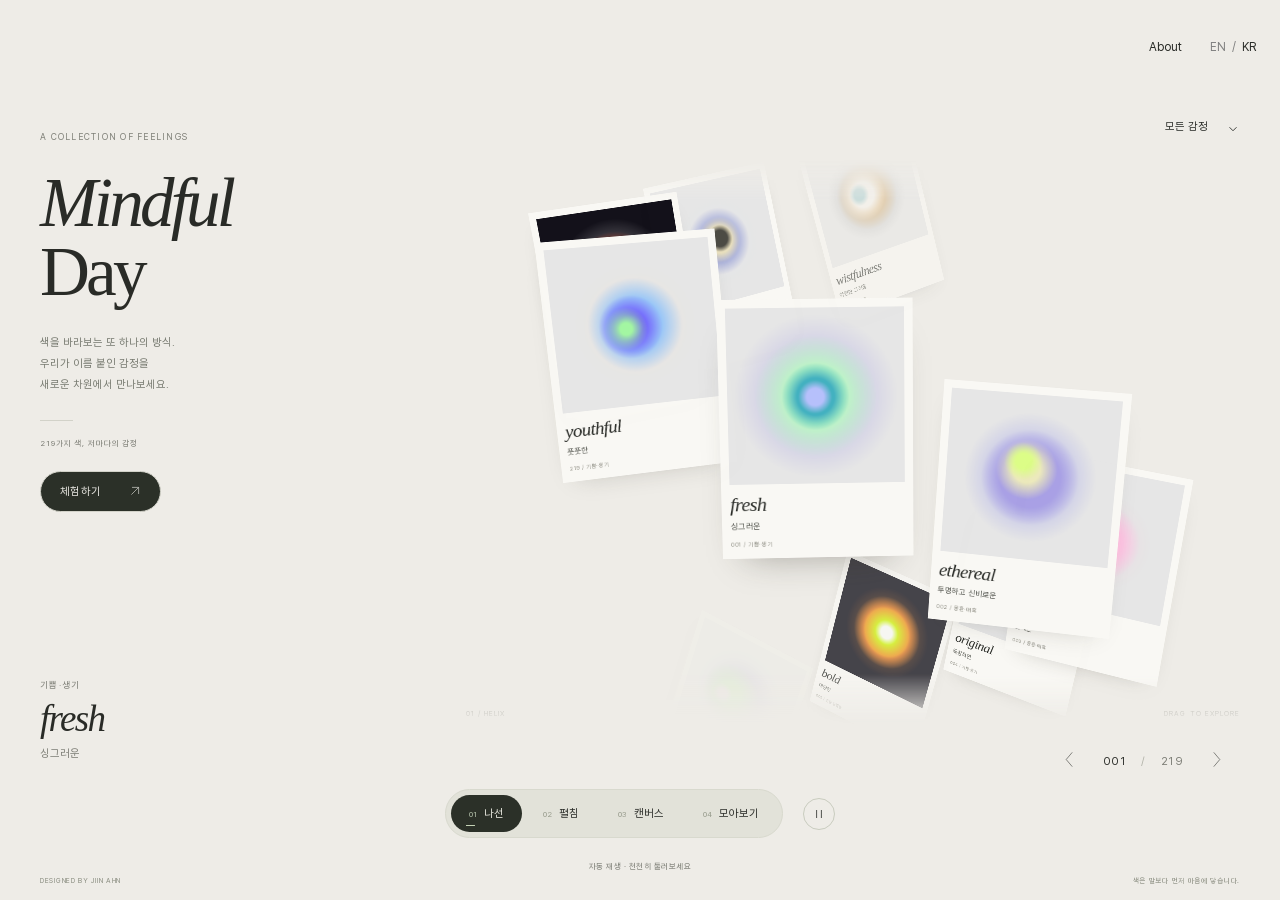
==== index.html @ 6a671c0a "Compose the mobile home around a centered left title and oversized artwork on the right" ====
<!doctype html>
<html lang="ko"><head><script src="landing-route.js?v=69f13bbd5e1d"></script><meta charset="utf-8"><meta name="viewport" content="width=device-width,initial-scale=1,viewport-fit=cover"><meta name="theme-color" content="#eeece7"><meta name="description" content="Mindful Day — 219 colors, 219 feelings. An interactive spatial study by Jiin Ahn."><title>Mindful Day</title><meta property="og:title" content="Mindful Day"><link rel="icon" href="assets/favicon.svg" type="image/svg+xml"><link rel="stylesheet" href="style.css?v=f5bdbb2db8fe"><script src="portfolio-embed.js?v=mobile-overlay-scroll-20261030"></script></head>
<body>
<header class="masthead"><button class="text-button about-trigger" id="aboutBtn">About</button><button class="landing-language" id="languageBtn" aria-label="Switch to English"><span data-language="en">EN</span><span aria-hidden="true">/</span><span data-language="ko" class="active">KR</span></button></header>
<main>
<section class="immersive" id="immersive" aria-hidden="true"><div class="immersive-art"><img id="immersiveA" alt=""><img id="immersiveB" alt=""></div><div class="immersive-copy"><h2 id="immersiveName"></h2><p id="immersiveKo"></p></div></section>
<section class="intro"><p class="eyebrow" id="heroEyebrow">A COLLECTION OF FEELINGS</p><h1 id="heroTitle" lang="en"><em>Mindful</em> <br class="project-title-break">Day</h1><p class="intro-copy" id="introCopy">색을 바라보는 또 하나의 방식.<br>우리가 이름 붙인 감정을<br>새로운 차원에서 만나보세요.</p><div class="intro-rule"></div><span class="collection-count" id="collectionCount">219가지 색, 저마다의 감정</span>
<a class="experience-link" id="experienceLink" href="https://imagetellerworks.github.io/mindful-day/experience/">체험하기 <svg viewBox="0 0 20 20" aria-hidden="true"><path d="M4 16 16 4M5 4h11v11"/></svg></a></section>

<div class="collection-tools"><label class="filter"><span class="sr-only">분위기 필터</span><select id="filter" aria-label="분위기 필터"><option value="all">모든 감정</option><option value="joy">기쁨·생기</option><option value="calm">평온·안정</option><option value="dream">몽환·매혹</option><option value="reflection">사색·슬픔</option><option value="intensity">긴장·강렬함</option></select><svg viewBox="0 0 16 16" aria-hidden="true"><path d="m4 6 4 4 4-4"/></svg></label></div>
<section id="stage" class="stage" aria-label="컬러 공간 갤러리. 드래그하거나 좌우 방향키로 탐색하세요." tabindex="0"><div class="space" id="space"></div><p id="empty" hidden>아직 이 이름의 감정은 없어요.<br><span>다른 단어로 찾아보세요.</span></p><div class="stage-coordinate" aria-hidden="true"><span id="viewCoordinate">01 / HELIX</span><span>DRAG TO EXPLORE</span></div></section>
<div class="selection"><p class="eyebrow" id="selectedCategory">기쁨·생기</p><h2 id="selectedName">fresh</h2><p class="selected-ko" id="selectedKo">싱그러운</p></div>
<div class="navigation"><button class="nav-arrow" id="prev" aria-label="이전 컬러"><svg viewBox="0 0 20 32"><path d="m15 3-11 13 11 13"/></svg></button><p><span id="current">001</span><span class="slash">/</span><span id="total">219</span></p><button class="nav-arrow" id="next" aria-label="다음 컬러"><svg viewBox="0 0 20 32"><path d="m5 3 11 13-11 13"/></svg></button></div>
<div class="bottom-controls"><nav class="view-switch" aria-label="공간 뷰"><button data-view="helix" aria-pressed="true"><span>01</span>나선</button><button data-view="ribbon" aria-pressed="false"><span>02</span>펼침</button><button data-view="canvas" aria-pressed="false"><span>03</span>캔버스</button><button data-view="wall" aria-pressed="false"><span>04</span>모아보기</button></nav><button class="play-button" id="play" aria-label="자동 시퀀스 일시 정지" aria-pressed="true"><svg viewBox="0 0 20 20" aria-hidden="true"><path d="M7 5v10M13 5v10"/></svg></button></div>
<p class="mobile-view-count" aria-hidden="true"><span id="mobileViewCurrent">01</span><span class="mobile-view-line"></span><span>04</span></p>
<p class="interaction-note" id="interactionNote">자동 전환 · 천천히 둘러보세요</p>
</main>
<footer><span>DESIGNED BY JIIN AHN</span><span class="footer-right" id="footerQuote">색은 말보다 먼저 마음에 닿습니다.</span></footer>
<dialog id="aboutDialog" aria-labelledby="aboutTitle"><button class="dialog-close" id="closeAbout" aria-label="소개 닫기">×</button><h2 class="about-compact-title" id="aboutTitle">About Mindful Day</h2><div class="about-language" role="group" aria-label="소개 언어"><button data-about-choice="en" aria-pressed="false">EN</button><span>/</span><button data-about-choice="ko" aria-pressed="true">KR</button></div><section data-about-lang="ko" lang="ko">
      <p>Mindful Day는 색과 소리를 통해 지금 느끼는 감정을 탐색하고 표현하는 오디오비주얼 인터랙티브 웹앱입니다.</p>
      <p>미술과 영상을 전공한 안지인은 오랫동안 사랑해 온 추상미술가와 음악가들에게 보내는 작은 오마주로 이 작업을 시작했습니다. 힐마 아프 클린트의 추상화, 제임스 터렐의 빛, 브라이언 이노의 제너러티브 음악에서 받은 영감을 자신만의 방식으로 시각화해 보고 싶었습니다.</p>
      <p>화가가 캔버스 위에서 색을 찾아가고 음악가가 소리를 쌓아가듯, 누구나 이 작은 화면 안에서 자신만의 색과 분위기를 만들어 볼 수 있기를 바랍니다. 그 과정에서 창작자들이 느끼는 순수한 즐거움과 호기심, 그리고 자신을 탐색하는 시간을 잠시나마 경험할 수 있다면 좋겠습니다.</p>
      <p>감정을 표현할 꼭 맞는 단어를 찾기 어려울 때, 화면을 천천히 터치해 보세요. 움직이는 빛과 색, 소리 사이에서 나를 표현할 감각과 언어를 발견할지도 모릅니다. 손끝의 아주 작은 움직임이 잠깐의 명상 같은 시간이 되기를 바랍니다.</p>
    </section>
<section data-about-lang="en" lang="en" hidden>
      <p>Mindful Day is an interactive audiovisual web app that invites you to explore and express how you feel through color and sound.</p>
      <p>With a background in fine art and filmmaking, artist Jiin Ahn began this project as a small tribute to the artists and musicians whose work she has loved for years. Inspired by Hilma af Klint’s abstract paintings, James Turrell’s explorations of light, and Brian Eno’s generative music, she wanted to bring these influences together in her own visual language.</p>
      <p>Just as painters explore colors on a canvas and musicians build layers of sound, she hopes this little screen can become a space where anyone can discover their own colors and moods. Along the way, she hopes you might experience a little of the simple joy, curiosity, and self-discovery that come with the creative process.</p>
      <p>When you can't quite find the right words for how you're feeling, try gently touching the screen. Somewhere among the shifting light, colors, and sounds, you might discover a new way to express yourself.</p>
      <p>May these small movements of your fingertips become a quiet moment of meditation.</p>
    </section><p class="about-credit">Designed by Jiin Ahn (<a href="https://jiinahn.com" target="_blank" rel="noopener noreferrer">jiinahn.com</a>, <a href="mailto:jiin.imageteller@gmail.com">jiin.imageteller@gmail.com</a>)<br>Created with Claude Code &amp; Chat GPT</p></dialog>
<div class="sr-only" id="announcement" aria-live="polite"></div><script src="spatial-model.js?v=00a2748e1db3" defer></script><script src="app.js?v=7a8c8d2aa16a" defer></script>
</body></html>
---- style.css ----
@font-face{font-family:Pretendard;src:url('assets/Pretendard-Regular.woff2') format('woff2');font-weight:100 900;font-display:swap}*{box-sizing:border-box} :root{--paper:#eeece7;--ink:#292b27;--muted:#7c7d75;--line:#d2d2c9}body{margin:0;background:var(--paper);color:var(--ink);font-family:Pretendard,Arial,sans-serif;font-size:13px;overflow-x:hidden;overflow-y:auto;position:relative}button,a,input,select{-webkit-tap-highlight-color:transparent}button{font:inherit;color:inherit;cursor:pointer}button:focus-visible,a:focus-visible,select:focus-visible,input:focus-visible,.stage:focus-visible{outline:2px solid #677e66;outline-offset:5px}button:disabled{opacity:.35;cursor:default}a{color:inherit;text-decoration:none}.masthead{position:absolute;top:0;left:0;width:100%;padding:30px 40px;display:flex;align-items:flex-start;z-index:10;pointer-events:none}.masthead>*{pointer-events:auto}.brand{font-size:17px;letter-spacing:.045em;font-weight:600;line-height:1.05;position:relative}.brand-dot{position:absolute;background:#9da98d;width:8px;height:8px;border-radius:50%;right:-17px;top:1px}.edition{font-size:9px;line-height:1.8;letter-spacing:.1em;margin-left:75px;color:var(--muted)}.text-button{border:0;background:none;padding:0;font-size:11px}.text-button span{margin-left:18px}.about-trigger{margin-left:auto;margin-top:5px}main{height:100svh;min-height:880px;position:relative}.intro{position:absolute;left:40px;top:24%;width:27%;z-index:2;pointer-events:none}.eyebrow{font-size:9px;letter-spacing:.14em;line-height:1.6;margin:0;color:var(--muted)}h1{font-family:Georgia,'Times New Roman',serif;font-size:clamp(46px,5.4vw,88px);font-weight:400;line-height:.99;letter-spacing:-.055em;margin:25px 0 27px}h1 em{font-weight:400}.intro-copy{font-size:11px;line-height:1.9;color:#777a70}.intro-rule{width:33px;border-top:1px solid var(--line);margin:24px 0 13px}.collection-count{font-size:8px;letter-spacing:.11em;color:var(--muted)}.collection-tools{position:absolute;right:40px;top:112px;z-index:8;display:flex;gap:26px;align-items:center}.filter{position:relative}.filter select{appearance:none;background:transparent;border:0;border-radius:0;font:11px Pretendard;color:var(--ink);padding:8px 22px 8px 0;cursor:pointer;max-width:165px}.filter svg{position:absolute;right:0;top:10px;width:14px;height:14px;fill:none;stroke:currentColor;stroke-width:1;pointer-events:none}.stage{position:absolute;left:31%;right:0;top:160px;bottom:175px;perspective:1300px;touch-action:none;cursor:grab;overflow:hidden;outline:0;mask-image:linear-gradient(to bottom,transparent 0%,#000 7%,#000 91%,transparent 100%);-webkit-mask-image:linear-gradient(to bottom,transparent 0%,#000 7%,#000 91%,transparent 100%)}.stage.dragging{cursor:grabbing}.space{position:absolute;inset:0;transform-style:preserve-3d;pointer-events:none}.art-card{position:absolute;top:50%;left:50%;width:228px;padding:10px 10px 13px;background:#f9f8f4;border:0;text-align:left;transform-style:preserve-3d;will-change:transform,opacity;backface-visibility:hidden;pointer-events:auto;user-select:none;box-shadow:0 14px 32px -21px rgba(48,46,35,.25);transition:box-shadow .3s}.art-card.is-current{box-shadow:0 25px 42px -28px rgba(48,46,35,.4)}.art-card img{display:block;width:100%;height:auto;aspect-ratio:1;object-fit:cover;pointer-events:none;-webkit-user-drag:none}.art-card .word{display:block;font-family:Georgia,'Times New Roman',serif;font-style:italic;font-size:24px;font-weight:400;letter-spacing:-.035em;line-height:1.08;margin-top:12px;overflow-wrap:anywhere}.art-card .ko{display:block;font-size:10px;margin-top:6px;color:#4d4f48}.art-card .number{display:block;font-size:7px;letter-spacing:.08em;color:#8d8c82;margin-top:12px}.stage-coordinate{position:absolute;left:40px;right:40px;bottom:7px;display:flex;justify-content:space-between;font-size:7px;letter-spacing:.15em;color:var(--muted);pointer-events:none}.selection{position:absolute;left:40px;bottom:104px;z-index:4;pointer-events:none}.selection h2{font-family:Georgia,serif;font-style:italic;font-weight:400;letter-spacing:-.045em;font-size:37px;line-height:1.05;margin:8px 0}.selected-ko{font-size:11px;margin:0;color:var(--muted)}.navigation{position:absolute;right:48px;bottom:116px;display:flex;gap:18px;align-items:center}.navigation p{font-size:11px;font-variant-numeric:tabular-nums;letter-spacing:.04em}.slash{margin:0 15px;color:#b2b3a9}#total{color:var(--muted)}.nav-arrow{border:0;background:none;padding:10px}.nav-arrow svg{width:11px;height:23px;fill:none;stroke:currentColor;stroke-width:1}.bottom-controls{position:absolute;left:50%;transform:translateX(-50%);bottom:62px;z-index:9;display:flex;align-items:center;gap:20px}.view-switch{display:flex;align-items:center;background:#e2e2d9;border:1px solid #d8d9ce;padding:5px;border-radius:40px;gap:3px}.view-switch button{border:0;background:none;border-radius:30px;padding:12px 18px;font-size:11px;white-space:nowrap;transition:background .3s,color .3s}.view-switch button span{font-size:8px;color:#989c8d;margin-right:7px}.view-switch button[aria-pressed=true]{background:#2b3028;color:#f0f0e7}.view-switch button[aria-pressed=true] span{color:#b2bfa8}.play-button{display:grid;place-items:center;width:32px;height:32px;background:none;border:1px solid #c9ccbf;border-radius:50%}.play-button svg{width:16px;height:16px;fill:none;stroke:currentColor;stroke-width:1}.interaction-note{position:absolute;text-align:center;bottom:29px;left:50%;transform:translateX(-50%);font-size:8px;letter-spacing:.06em;color:var(--muted);margin:0;white-space:nowrap}footer{position:absolute;bottom:0;left:0;right:0;padding:15px 40px;display:flex;gap:28px;font-size:7px;letter-spacing:.1em;color:#8a8d80}footer a span{margin-left:8px}.footer-right{margin-left:auto}#empty{position:absolute;inset:35% 0;text-align:center;line-height:2;color:var(--muted);font-size:13px}#empty span{font-size:11px}dialog{border:1px solid #d3d4ca;padding:52px 48px;max-width:min(560px,calc(100vw - 32px));max-height:calc(100svh - 40px);background:#eeece7;color:var(--ink);overflow:auto;box-shadow:0 30px 100px #24262022}dialog::backdrop{background:#24262055;backdrop-filter:blur(10px)}.dialog-close{position:absolute;top:14px;right:18px;border:0;background:none;font-size:25px;font-weight:200}dialog h2{font:400 52px/.98 Georgia;letter-spacing:-.05em;margin:32px 0}dialog p{font-size:12px;line-height:1.95;color:#73766b}.about-en{font-family:Georgia;font-style:italic;font-size:17px;line-height:1.5}.about-views{display:grid;grid-template-columns:1fr 1fr;gap:12px;font-size:10px;margin:28px 0;border-block:1px solid var(--line);padding:22px 0}dialog small{font-size:9px;line-height:1.8;color:var(--muted)}.sr-only{position:absolute;width:1px;height:1px;padding:0;margin:-1px;overflow:hidden;clip:rect(0,0,0,0);white-space:nowrap;border:0}[hidden]{display:none!important}
/* Preserve the presentation scale; shallow windows scroll to the lower controls. */
.intro{pointer-events:auto;top:190px;width:27%}h1 .new-view{white-space:nowrap}.stage{left:calc(32% + 16px)}.selection{bottom:140px;max-width:calc(31vw - 60px)}.selection h2{overflow-wrap:anywhere}.experience-link{position:absolute;left:40px;bottom:76px;z-index:8;display:inline-flex;align-items:center;gap:28px;margin:0;padding:13px 19px;border:1px solid var(--line);border-radius:30px;background:#2b3028;color:#eeece7;font-size:11px;letter-spacing:.025em;transition:background .2s}.experience-link:hover{background:#4d5d42}.experience-link svg{width:12px;height:12px;fill:none;stroke:currentColor;stroke-width:1}
.landing-language{display:flex;align-items:center;gap:6px;margin-left:auto;margin-right:32px;border:0;padding:0;background:none;font:500 10px Pretendard;color:var(--muted);min-height:30px}.landing-language .active{color:var(--ink);font-weight:700}.about-trigger{margin-left:0}.lang-en .ko,.lang-en .selected-ko{display:none}
.view-switch button{position:relative;overflow:hidden}.view-switch button[aria-pressed=true]::after{content:'';position:absolute;left:15px;right:15px;bottom:6px;height:1px;background:#c4d2b5;transform:scaleX(var(--sequence-progress,0));transform-origin:left center}.art-card{cursor:pointer}
.about-language{display:flex;gap:8px;align-items:center;margin:0 0 25px;color:var(--muted);font-size:10px}.about-language button{border:0;background:none;padding:5px;color:inherit}.about-language [aria-pressed=true]{color:var(--ink);font-weight:700}.about-credit{margin-top:25px;padding-top:22px;border-top:1px solid var(--line);font-size:10px!important} .about-credit a{text-decoration:underline}#aboutDialog h2.about-compact-title{font:500 14px/1.5 Pretendard,Arial,sans-serif;letter-spacing:.015em;margin:0 0 18px}
body{transition:background-color 1.2s,color 1.2s}.immersive{position:absolute;inset:0;opacity:0;overflow:hidden;pointer-events:none;transition:opacity 1.2s;z-index:0}.immersive-art{position:absolute;left:67%;top:46%;width:min(900px,85vw);aspect-ratio:1;transform:translate(-50%,-50%)}.immersive-art img{position:absolute;width:100%;height:100%;opacity:0;transition:opacity 1.6s}.immersive-art img.on{opacity:1}.immersive-copy{display:none}.is-immersive .immersive{opacity:1}.stage,.selection,.collection-tools{transition:opacity 1s}.is-immersive .stage,.is-immersive .collection-tools{display:none}.view-switch{color:#292b27}.play-button{background:rgba(238,236,231,.6);color:#292b27}dialog p{color:var(--muted)}
@media(min-width:1600px){.art-card{width:265px}.art-card .word{font-size:29px}.stage{perspective:1600px}}
@media(max-width:760px){main{min-height:860px}.masthead{padding:24px}.brand{font-size:15px}.edition{display:none}.about-trigger{font-size:10px}.landing-language{margin-right:22px;font-size:9px}.intro{left:24px;top:106px;width:70%}.intro .eyebrow{font-size:7px}h1{font-size:45px;line-height:1;letter-spacing:-.06em;margin:13px 0;max-width:300px}h1 br:nth-of-type(2),h1 .new-view{display:none}.intro-copy,.intro-rule,.collection-count{display:none}.experience-link{left:24px;top:224px;bottom:auto;padding:9px 14px;font-size:10px;gap:20px}.collection-tools{left:24px;right:24px;top:274px;justify-content:flex-end;gap:12px}.filter select{font-size:10px;max-width:155px}.stage{left:0;right:0;top:308px;bottom:197px;perspective:950px;mask-image:linear-gradient(to bottom,transparent,#000 5%,#000 95%,transparent);-webkit-mask-image:linear-gradient(to bottom,transparent,#000 5%,#000 95%,transparent)}.art-card{width:177px;padding:8px 8px 11px}.art-card .word{font-size:22px;margin-top:10px}.art-card .ko{font-size:9px;margin-top:5px}.art-card .number{margin-top:9px;font-size:6px}.stage-coordinate{display:none}.selection{left:24px;bottom:117px;max-width:65%}.selection .eyebrow{font-size:7px}.selection h2{font-size:29px;margin:6px 0}.selected-ko{font-size:10px}.navigation{right:21px;bottom:128px;gap:4px}.navigation p{font-size:9px}.slash{margin:0 7px}.nav-arrow{padding:6px}.nav-arrow svg{width:8px;height:20px}.bottom-controls{bottom:55px;gap:9px}.view-switch{padding:4px;gap:0}.view-switch button{padding:10px;font-size:10px}.view-switch button span{font-size:6px;margin-right:3px}.play-button{width:28px;height:28px}.interaction-note{bottom:33px;font-size:7px}footer{padding:12px 24px;font-size:6px;gap:0;justify-content:space-between}.footer-right{display:none}.immersive-art{width:135vw;left:50%;top:53%}dialog{padding:45px 28px}dialog h2{font-size:45px}}
@media(prefers-reduced-motion:reduce){body,.immersive,.immersive-art img,.stage,.selection,.collection-tools,.art-card{transition:none}}

/* Match the experience language control and align About on its left. */
.masthead{align-items:center;padding-right:24px}.about-trigger{margin-left:auto;margin-right:28px;margin-top:0;display:flex;align-items:center;min-height:34px;font:500 12px Pretendard,"Noto Sans KR",system-ui,sans-serif}.landing-language{margin:0;gap:6px;min-height:34px;padding:4px 0;border-radius:0;font:500 12px Pretendard,"Noto Sans KR",system-ui,sans-serif;color:#808080}.landing-language .active{color:var(--ink);font-weight:700}
@media(max-width:760px){.masthead{padding-right:16px}.landing-language{margin:0;font-size:12px}.about-trigger{font-size:12px;margin-right:24px}}

/* The landing controls share the visible viewport; short windows can scroll. */
@media(max-width:760px){
  html:not(.portfolio-embed) body{height:var(--visible-height,100svh);min-height:620px;display:flex;flex-direction:column}
  html:not(.portfolio-embed) main{height:auto;min-height:min-content;flex:1;display:grid;grid-template-columns:minmax(0,1fr) auto;grid-template-rows:auto auto auto minmax(96px,1fr) auto auto auto;grid-template-areas:"intro intro" "cta cta" "tools tools" "stage stage" "selection navigation" "controls controls" "note note";gap:8px 12px;padding:calc(84px + env(safe-area-inset-top,0px)) max(24px,env(safe-area-inset-right,0px)) 0 max(24px,env(safe-area-inset-left,0px))}
  html:not(.portfolio-embed) .masthead{padding-top:calc(24px + env(safe-area-inset-top,0px));padding-left:max(24px,env(safe-area-inset-left,0px));padding-right:max(16px,env(safe-area-inset-right,0px))}
  html:not(.portfolio-embed) .intro{grid-area:intro;position:static;width:auto;min-width:0}
  html:not(.portfolio-embed) h1{margin:10px 0;font-size:clamp(36px,10.5vw,45px)}
  html:not(.portfolio-embed) .experience-link{grid-area:cta;position:static;justify-self:start;align-self:start}
  html:not(.portfolio-embed) .collection-tools{grid-area:tools;position:static;min-width:0;align-self:center}
  html:not(.portfolio-embed) .stage{grid-area:stage;position:relative;inset:auto;min-width:0;min-height:96px;margin-inline:-24px}
  html:not(.portfolio-embed) .selection{grid-area:selection;position:static;max-width:none;min-width:0;align-self:center}
  html:not(.portfolio-embed) .selection h2{font-size:clamp(22px,7vw,29px);overflow-wrap:anywhere}
  html:not(.portfolio-embed) .navigation{grid-area:navigation;position:static;align-self:center;gap:2px}
  html:not(.portfolio-embed) .bottom-controls{grid-area:controls;position:static;transform:none;justify-self:center;max-width:100%;gap:8px}
  html:not(.portfolio-embed) .view-switch{min-width:0;flex-wrap:wrap;justify-content:center}
  html:not(.portfolio-embed) .interaction-note{grid-area:note;position:static;transform:none;white-space:normal;text-wrap:balance;text-align:center;line-height:1.5}
  html:not(.portfolio-embed) footer{position:static;flex:none;padding:10px max(24px,env(safe-area-inset-right,0px)) calc(12px + env(safe-area-inset-bottom,0px)) max(24px,env(safe-area-inset-left,0px))}
  html:not(.portfolio-embed) .is-immersive .collection-tools{display:flex;visibility:hidden;pointer-events:none}
  html:not(.portfolio-embed) dialog{max-height:calc(var(--visible-height,100svh) - 32px - env(safe-area-inset-top,0px) - env(safe-area-inset-bottom,0px))}
}

/* One project title opens the page; the mobile gallery gains the spare header space. */
.edition{margin-left:0}.intro{top:130px}
@media(max-width:760px){
  html:not(.portfolio-embed) main{padding-top:calc(52px + env(safe-area-inset-top,0px))}
  .project-title-break{display:initial}#heroTitle{white-space:normal;max-width:none;font-size:clamp(36px,10.5vw,45px)}
}

/* Keep the desktop CTA immediately after the collection count in every view. */
@media(min-width:761px){.intro>#experienceLink{position:static;display:flex;width:max-content;max-width:100%;margin:22px 0 0}}

/* Align the mobile project title with the header controls. */
@media(max-width:760px){
  #heroEyebrow{display:none}
  html:not(.portfolio-embed) main{padding-top:calc(24px + env(safe-area-inset-top,0px))}
  html:not(.portfolio-embed) #heroTitle{margin:0}
}

/* Give mobile artworks the full central area and show complete card edges. */
@media(max-width:760px){
 html:not(.portfolio-embed) main{grid-template-rows:auto auto minmax(96px,1fr) auto auto auto;grid-template-areas:"intro intro" "cta tools" "stage stage" "selection navigation" "controls controls" "note note"}
 html:not(.portfolio-embed) .collection-tools{justify-self:end;align-self:center}
 body[data-gallery-view="ribbon"] .stage,body[data-gallery-view="helix"] .stage,body[data-gallery-view="wall"] .stage{overflow:visible;mask-image:none;-webkit-mask-image:none;margin-top:-24px;margin-bottom:-8px}
}

@media(max-width:760px){html:not(.portfolio-embed) .intro{margin-bottom:4px}}

/* Paint whole Ribbon cards in explicit layers, preventing intersecting 3D planes. */
body[data-gallery-view="ribbon"] .space{transform-style:flat;perspective:inherit}

/* Mobile composition follows the portfolio's title-to-artwork proportions. */
@media(max-width:760px){
 html:not(.portfolio-embed) body{min-height:720px}
 html:not(.portfolio-embed) main{display:block;position:relative;min-height:680px;padding:0}
 html:not(.portfolio-embed) .intro{position:absolute;left:8%;top:52%;width:58%;min-width:0;margin:0;transform:translateY(-50%);text-align:left;z-index:4}
 html:not(.portfolio-embed) #heroTitle{font-size:40px;line-height:1;margin:0;max-width:none}
 html:not(.portfolio-embed) .intro-copy{display:block;font-size:12px;line-height:1.85;margin:20px 0 0;max-width:22ch;color:var(--muted);word-break:keep-all}
 html:not(.portfolio-embed) .intro>.experience-link{position:static;display:inline-flex;max-width:100%;width:max-content;margin:24px 0 0;pointer-events:auto}
 html:not(.portfolio-embed) .collection-tools{position:absolute;left:auto;right:24px;top:84px;bottom:auto;z-index:8}
 html:not(.portfolio-embed) .stage{position:absolute;left:18%;right:-40%;top:12%;bottom:12%;min-height:0;margin:0;overflow:hidden;mask-image:linear-gradient(90deg,transparent,#000 60%);-webkit-mask-image:linear-gradient(90deg,transparent,#000 60%)}
 html:not(.portfolio-embed) .immersive-art{left:82%;top:50%;width:160vw}
 html:not(.portfolio-embed) .immersive{mask-image:linear-gradient(90deg,transparent,#000 65%);-webkit-mask-image:linear-gradient(90deg,transparent,#000 65%)}
 html:not(.portfolio-embed) .selection{position:absolute;left:24px;bottom:117px;max-width:65%}
 html:not(.portfolio-embed) .navigation{position:absolute;right:21px;bottom:128px}
 html:not(.portfolio-embed) .bottom-controls{position:absolute;left:50%;bottom:55px;transform:translateX(-50%);justify-self:auto}
 html:not(.portfolio-embed) .interaction-note{position:absolute;left:50%;bottom:33px;transform:translateX(-50%);width:max-content;max-width:calc(100% - 48px)}
}

.mobile-view-count{display:none}
@media(max-width:760px){
 html:not(.portfolio-embed) .intro>.experience-link{justify-content:space-between;min-width:148px;min-height:48px;padding:12px 17px;gap:36px;border:1px solid color-mix(in srgb,var(--ink) 40%,transparent);border-radius:0;background:transparent;color:var(--ink);font-size:12px;letter-spacing:normal;backdrop-filter:blur(8px)}
 html:not(.portfolio-embed) .intro>.experience-link svg{width:18px;height:18px}
 html:not(.portfolio-embed) .about-trigger{position:fixed;left:8%;bottom:calc(28px + env(safe-area-inset-bottom,0px));margin:0;gap:10px;font-size:13px}
 html:not(.portfolio-embed) .about-trigger::before{content:'+';font-size:22px;font-weight:400;line-height:1}
 html:not(.portfolio-embed) .landing-language{margin-left:auto}
 html:not(.portfolio-embed) .selection,html:not(.portfolio-embed) .navigation{display:none}
 html:not(.portfolio-embed) .bottom-controls{left:auto;right:8px;top:50%;bottom:auto;transform:translateY(-50%);display:flex;flex-direction:column;gap:12px;z-index:9}
 html:not(.portfolio-embed) .view-switch{display:flex;flex-direction:column;flex-wrap:nowrap;gap:0;padding:0;background:none;border:0;border-radius:0}
 html:not(.portfolio-embed) .view-switch button{display:grid;place-items:center;width:32px;height:28px;padding:0;font-size:0;line-height:0;border:0;border-radius:0;background:transparent;color:var(--ink)}
 html:not(.portfolio-embed) .view-switch button span{display:none}
 html:not(.portfolio-embed) .view-switch button::before{content:'';display:block;width:6px;height:6px;border:1px solid currentColor;border-radius:50%;background:transparent;transition:width .2s,height .2s,background .2s}
 html:not(.portfolio-embed) .view-switch button[aria-pressed=true]::before{width:10px;height:10px;background:currentColor}
 html:not(.portfolio-embed) .view-switch button::after{display:none}
 html:not(.portfolio-embed) .play-button{width:26px;height:26px;background:color-mix(in srgb,var(--paper) 60%,transparent);color:var(--ink);border-color:color-mix(in srgb,var(--ink) 30%,transparent)}
 html:not(.portfolio-embed) .mobile-view-count{position:absolute;right:24px;bottom:20px;display:flex;align-items:center;gap:10px;margin:0;font-size:10px;letter-spacing:.06em;color:var(--ink)}
 html:not(.portfolio-embed) .mobile-view-line{display:block;width:24px;height:1px;background:currentColor;opacity:.5}
 html:not(.portfolio-embed) .interaction-note{left:8%;bottom:68px;transform:none;max-width:65%;font-size:7px;text-align:left;letter-spacing:.08em;opacity:.7}
}

@media(max-width:760px){
 html:not(.portfolio-embed) main{overflow:hidden}
 html:not(.portfolio-embed) .stage,html:not(.portfolio-embed) .immersive{mask-image:linear-gradient(90deg,transparent,rgba(0,0,0,.08) 22%,#000 68%);-webkit-mask-image:linear-gradient(90deg,transparent,rgba(0,0,0,.08) 22%,#000 68%)}
}
@media(max-width:760px){html:not(.portfolio-embed) body.lang-en .intro-copy{max-width:100%}}
@media(max-width:360px){html:not(.portfolio-embed) body.lang-en .intro-copy{font-size:11px}}
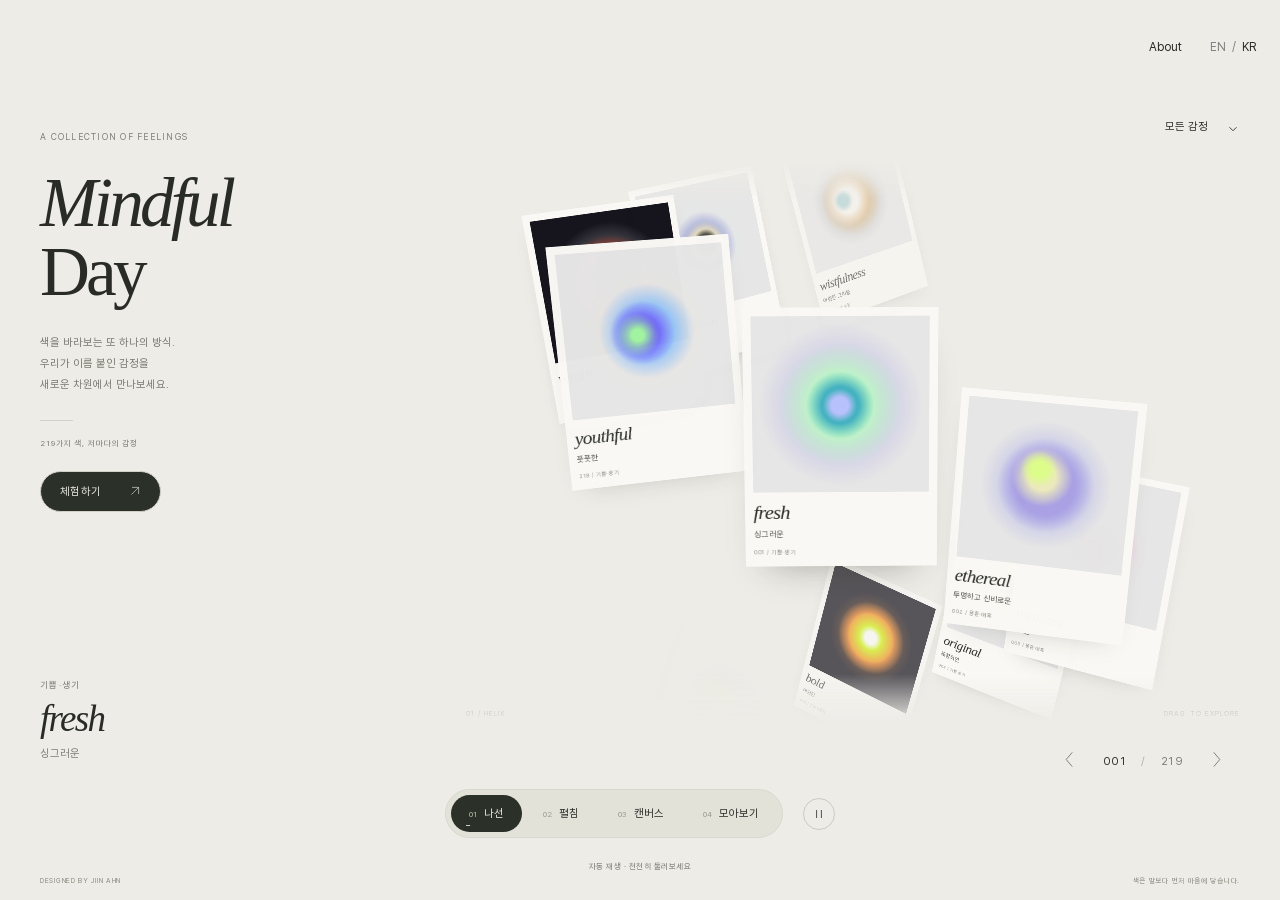
==== commit eef692a4: "Keep a decoded rear card ready behind each Ribbon edge before rotation" ====
--- a/index.html
+++ b/index.html
@@ -1,5 +1,5 @@
 <!doctype html>
-<html lang="ko"><head><script src="landing-route.js?v=69f13bbd5e1d"></script><meta charset="utf-8"><meta name="viewport" content="width=device-width,initial-scale=1,viewport-fit=cover"><meta name="theme-color" content="#eeece7"><meta name="description" content="Mindful Day — 219 colors, 219 feelings. An interactive spatial study by Jiin Ahn."><title>Mindful Day</title><meta property="og:title" content="Mindful Day"><link rel="icon" href="assets/favicon.svg" type="image/svg+xml"><link rel="stylesheet" href="style.css?v=f5bdbb2db8fe"><script src="portfolio-embed.js?v=mobile-overlay-scroll-20261030"></script></head>
+<html lang="ko"><head><script src="landing-route.js?v=69f13bbd5e1d"></script><meta charset="utf-8"><meta name="viewport" content="width=device-width,initial-scale=1,viewport-fit=cover"><meta name="theme-color" content="#eeece7"><meta name="description" content="Mindful Day — 219 colors, 219 feelings. An interactive spatial study by Jiin Ahn."><title>Mindful Day</title><meta property="og:title" content="Mindful Day"><link rel="icon" href="assets/favicon.svg" type="image/svg+xml"><link rel="stylesheet" href="style.css?v=b02b8ce5c154"><script src="portfolio-embed.js?v=mobile-overlay-scroll-20261030"></script></head>
 <body>
 <header class="masthead"><button class="text-button about-trigger" id="aboutBtn">About</button><button class="landing-language" id="languageBtn" aria-label="Switch to English"><span data-language="en">EN</span><span aria-hidden="true">/</span><span data-language="ko" class="active">KR</span></button></header>
 <main>
@@ -29,5 +29,5 @@
       <p>When you can't quite find the right words for how you're feeling, try gently touching the screen. Somewhere among the shifting light, colors, and sounds, you might discover a new way to express yourself.</p>
       <p>May these small movements of your fingertips become a quiet moment of meditation.</p>
     </section><p class="about-credit">Designed by Jiin Ahn (<a href="https://jiinahn.com" target="_blank" rel="noopener noreferrer">jiinahn.com</a>, <a href="mailto:jiin.imageteller@gmail.com">jiin.imageteller@gmail.com</a>)<br>Created with Claude Code &amp; Chat GPT</p></dialog>
-<div class="sr-only" id="announcement" aria-live="polite"></div><script src="spatial-model.js?v=00a2748e1db3" defer></script><script src="app.js?v=7a8c8d2aa16a" defer></script>
+<div class="sr-only" id="announcement" aria-live="polite"></div><script src="spatial-model.js?v=7b87ecc0d95b" defer></script><script src="app.js?v=2444d5743273" defer></script>
 </body></html>
--- a/style.css
+++ b/style.css
@@ -103,8 +103,12 @@
 }
 
 @media(max-width:760px){
- html:not(.portfolio-embed) main{overflow:hidden}
+ html:not(.portfolio-embed) main{overflow:hidden;overflow:clip}
  html:not(.portfolio-embed) .stage,html:not(.portfolio-embed) .immersive{mask-image:linear-gradient(90deg,transparent,rgba(0,0,0,.08) 22%,#000 68%);-webkit-mask-image:linear-gradient(90deg,transparent,rgba(0,0,0,.08) 22%,#000 68%)}
 }
 @media(max-width:760px){html:not(.portfolio-embed) body.lang-en .intro-copy{max-width:100%}}
 @media(max-width:360px){html:not(.portfolio-embed) body.lang-en .intro-copy{font-size:11px}}
+
+/* Keep a ready card behind either edge; the fixed front window reveals it on rotation. */
+body[data-gallery-view="ribbon"] .stage{clip-path:inset(0 calc((100% - var(--ribbon-window,100%))/2))}
+body[data-gallery-view="ribbon"] .art-card.is-buffer{pointer-events:none}
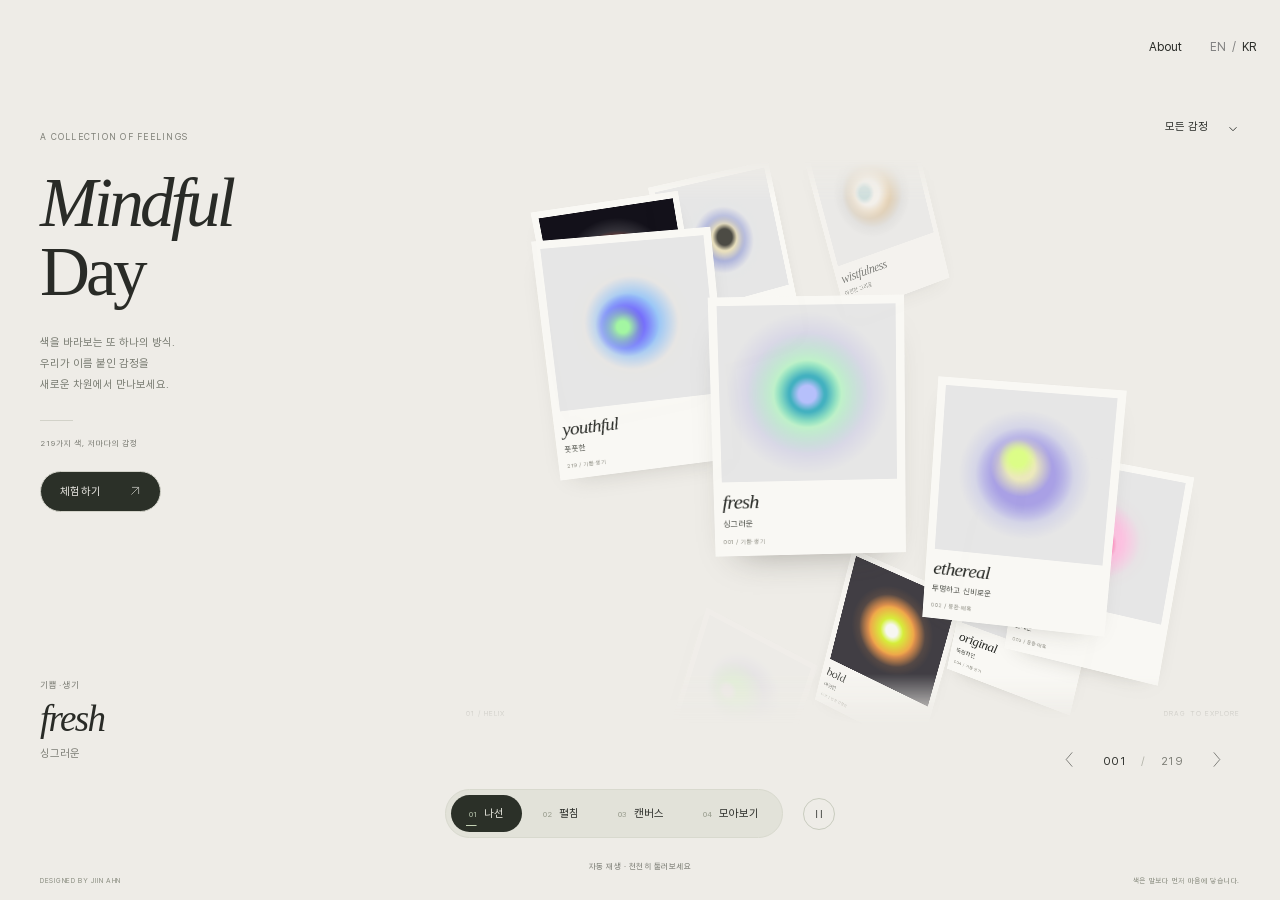
==== commit 85b7eec5: "Show five Ribbon cards rotating downward on portrait phones" ====
--- a/index.html
+++ b/index.html
@@ -1,5 +1,5 @@
 <!doctype html>
-<html lang="ko"><head><script src="landing-route.js?v=69f13bbd5e1d"></script><meta charset="utf-8"><meta name="viewport" content="width=device-width,initial-scale=1,viewport-fit=cover"><meta name="theme-color" content="#eeece7"><meta name="description" content="Mindful Day — 219 colors, 219 feelings. An interactive spatial study by Jiin Ahn."><title>Mindful Day</title><meta property="og:title" content="Mindful Day"><link rel="icon" href="assets/favicon.svg" type="image/svg+xml"><link rel="stylesheet" href="style.css?v=b02b8ce5c154"><script src="portfolio-embed.js?v=mobile-overlay-scroll-20261030"></script></head>
+<html lang="ko"><head><script src="landing-route.js?v=69f13bbd5e1d"></script><meta charset="utf-8"><meta name="viewport" content="width=device-width,initial-scale=1,viewport-fit=cover"><meta name="theme-color" content="#eeece7"><meta name="description" content="Mindful Day — 219 colors, 219 feelings. An interactive spatial study by Jiin Ahn."><title>Mindful Day</title><meta property="og:title" content="Mindful Day"><link rel="icon" href="assets/favicon.svg" type="image/svg+xml"><link rel="stylesheet" href="style.css?v=02729a2c5a8e"><script src="portfolio-embed.js?v=mobile-overlay-scroll-20261030"></script></head>
 <body>
 <header class="masthead"><button class="text-button about-trigger" id="aboutBtn">About</button><button class="landing-language" id="languageBtn" aria-label="Switch to English"><span data-language="en">EN</span><span aria-hidden="true">/</span><span data-language="ko" class="active">KR</span></button></header>
 <main>
@@ -29,5 +29,5 @@
       <p>When you can't quite find the right words for how you're feeling, try gently touching the screen. Somewhere among the shifting light, colors, and sounds, you might discover a new way to express yourself.</p>
       <p>May these small movements of your fingertips become a quiet moment of meditation.</p>
     </section><p class="about-credit">Designed by Jiin Ahn (<a href="https://jiinahn.com" target="_blank" rel="noopener noreferrer">jiinahn.com</a>, <a href="mailto:jiin.imageteller@gmail.com">jiin.imageteller@gmail.com</a>)<br>Created with Claude Code &amp; Chat GPT</p></dialog>
-<div class="sr-only" id="announcement" aria-live="polite"></div><script src="spatial-model.js?v=7b87ecc0d95b" defer></script><script src="app.js?v=2444d5743273" defer></script>
+<div class="sr-only" id="announcement" aria-live="polite"></div><script src="spatial-model.js?v=d733dc74d07e" defer></script><script src="app.js?v=ea3860003938" defer></script>
 </body></html>
--- a/style.css
+++ b/style.css
@@ -112,3 +112,6 @@
 /* Keep a ready card behind either edge; the fixed front window reveals it on rotation. */
 body[data-gallery-view="ribbon"] .stage{clip-path:inset(0 calc((100% - var(--ribbon-window,100%))/2))}
 body[data-gallery-view="ribbon"] .art-card.is-buffer{pointer-events:none}
+
+/* A portrait phone turns the same five-card arc from top to bottom. */
+body[data-gallery-view="ribbon"][data-ribbon-axis="vertical"] .stage{perspective:1800px;clip-path:inset(calc((100% - var(--ribbon-window,100%))/2) 0)}
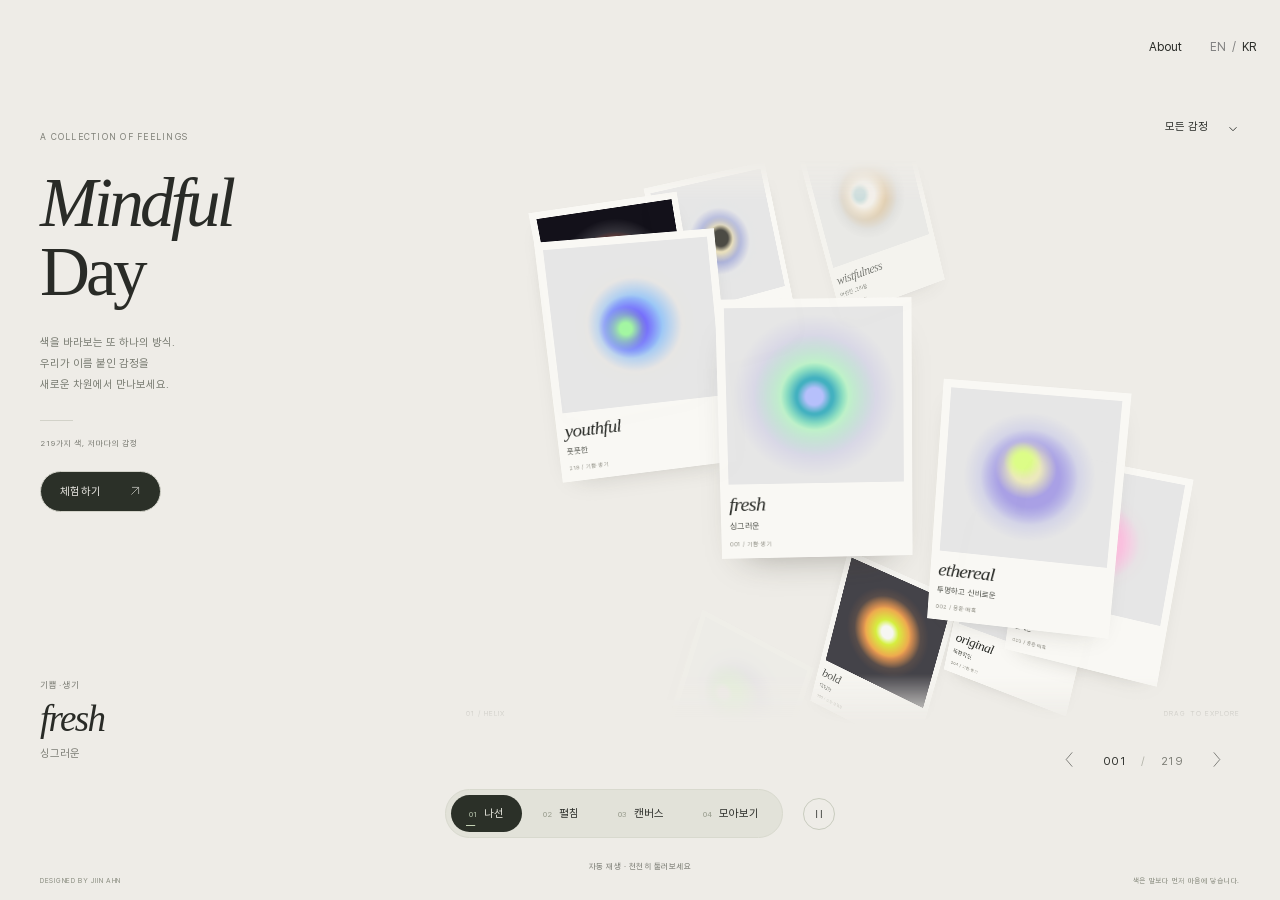
==== commit 4ab1fec1: "Move portrait Ribbon left, enlarge its fitted cards and tighten spacing" ====
--- a/index.html
+++ b/index.html
@@ -1,5 +1,5 @@
 <!doctype html>
-<html lang="ko"><head><script src="landing-route.js?v=69f13bbd5e1d"></script><meta charset="utf-8"><meta name="viewport" content="width=device-width,initial-scale=1,viewport-fit=cover"><meta name="theme-color" content="#eeece7"><meta name="description" content="Mindful Day — 219 colors, 219 feelings. An interactive spatial study by Jiin Ahn."><title>Mindful Day</title><meta property="og:title" content="Mindful Day"><link rel="icon" href="assets/favicon.svg" type="image/svg+xml"><link rel="stylesheet" href="style.css?v=02729a2c5a8e"><script src="portfolio-embed.js?v=mobile-overlay-scroll-20261030"></script></head>
+<html lang="ko"><head><script src="landing-route.js?v=69f13bbd5e1d"></script><meta charset="utf-8"><meta name="viewport" content="width=device-width,initial-scale=1,viewport-fit=cover"><meta name="theme-color" content="#eeece7"><meta name="description" content="Mindful Day — 219 colors, 219 feelings. An interactive spatial study by Jiin Ahn."><title>Mindful Day</title><meta property="og:title" content="Mindful Day"><link rel="icon" href="assets/favicon.svg" type="image/svg+xml"><link rel="stylesheet" href="style.css?v=3d0a20116143"><script src="portfolio-embed.js?v=mobile-overlay-scroll-20261030"></script></head>
 <body>
 <header class="masthead"><button class="text-button about-trigger" id="aboutBtn">About</button><button class="landing-language" id="languageBtn" aria-label="Switch to English"><span data-language="en">EN</span><span aria-hidden="true">/</span><span data-language="ko" class="active">KR</span></button></header>
 <main>
@@ -29,5 +29,5 @@
       <p>When you can't quite find the right words for how you're feeling, try gently touching the screen. Somewhere among the shifting light, colors, and sounds, you might discover a new way to express yourself.</p>
       <p>May these small movements of your fingertips become a quiet moment of meditation.</p>
     </section><p class="about-credit">Designed by Jiin Ahn (<a href="https://jiinahn.com" target="_blank" rel="noopener noreferrer">jiinahn.com</a>, <a href="mailto:jiin.imageteller@gmail.com">jiin.imageteller@gmail.com</a>)<br>Created with Claude Code &amp; Chat GPT</p></dialog>
-<div class="sr-only" id="announcement" aria-live="polite"></div><script src="spatial-model.js?v=d733dc74d07e" defer></script><script src="app.js?v=ea3860003938" defer></script>
+<div class="sr-only" id="announcement" aria-live="polite"></div><script src="spatial-model.js?v=a608087a5f42" defer></script><script src="app.js?v=ea3860003938" defer></script>
 </body></html>
--- a/style.css
+++ b/style.css
@@ -115,3 +115,7 @@
 
 /* A portrait phone turns the same five-card arc from top to bottom. */
 body[data-gallery-view="ribbon"][data-ribbon-axis="vertical"] .stage{perspective:1800px;clip-path:inset(calc((100% - var(--ribbon-window,100%))/2) 0)}
+@media(max-width:760px) and (orientation:portrait){
+ /* The fitted arc grows 15% together with its window, preserving all five cards. */
+ html:not(.portfolio-embed) body[data-gallery-view="ribbon"] .stage{left:calc(18% - 20vw);right:calc(-40% + 20vw);top:calc(6.3% + 1.8px);bottom:calc(6.3% + 1.8px)}
+}
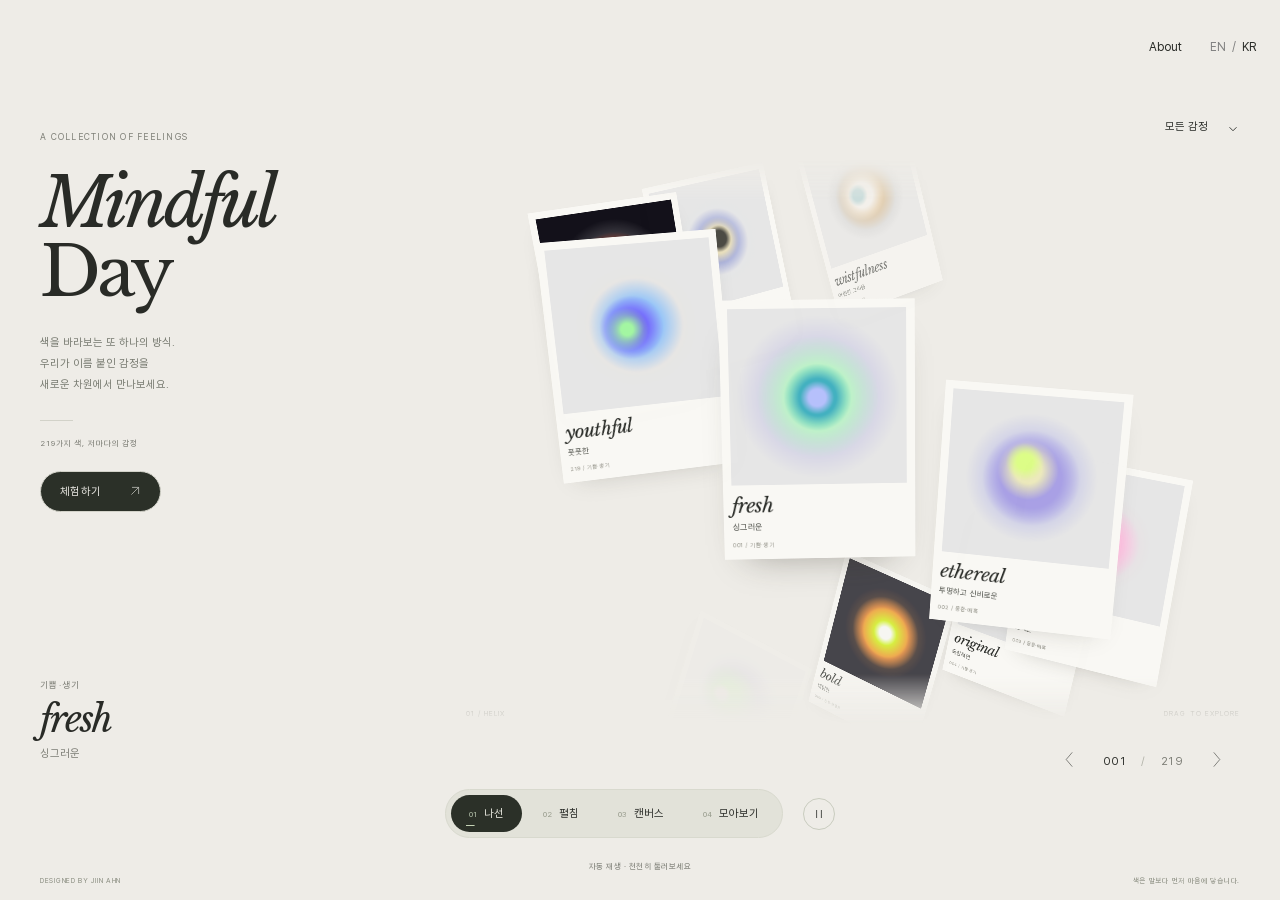
==== commit e8c475c9: "Self-host serif webfonts for consistent headings and feeling typography" ====
--- a/index.html
+++ b/index.html
@@ -1,5 +1,5 @@
 <!doctype html>
-<html lang="ko"><head><script src="landing-route.js?v=69f13bbd5e1d"></script><meta charset="utf-8"><meta name="viewport" content="width=device-width,initial-scale=1,viewport-fit=cover"><meta name="theme-color" content="#eeece7"><meta name="description" content="Mindful Day — 219 colors, 219 feelings. An interactive spatial study by Jiin Ahn."><title>Mindful Day</title><meta property="og:title" content="Mindful Day"><link rel="icon" href="assets/favicon.svg" type="image/svg+xml"><link rel="stylesheet" href="style.css?v=3d0a20116143"><script src="portfolio-embed.js?v=mobile-overlay-scroll-20261030"></script></head>
+<html lang="ko"><head><script src="landing-route.js?v=69f13bbd5e1d"></script><meta charset="utf-8"><meta name="viewport" content="width=device-width,initial-scale=1,viewport-fit=cover"><meta name="theme-color" content="#eeece7"><meta name="description" content="Mindful Day — 219 colors, 219 feelings. An interactive spatial study by Jiin Ahn."><title>Mindful Day</title><meta property="og:title" content="Mindful Day"><link rel="icon" href="assets/favicon.svg" type="image/svg+xml"><link rel="preload" href="assets/fonts/LibreBaskerville-normal-latin.woff2" as="font" type="font/woff2" crossorigin><link rel="preload" href="assets/fonts/LibreBaskerville-italic-latin.woff2" as="font" type="font/woff2" crossorigin><link rel="stylesheet" href="assets/fonts/serif.css?v=1"><link rel="stylesheet" href="style.css?v=self-hosted-serif-1"><script src="portfolio-embed.js?v=mobile-overlay-scroll-20261030"></script></head>
 <body>
 <header class="masthead"><button class="text-button about-trigger" id="aboutBtn">About</button><button class="landing-language" id="languageBtn" aria-label="Switch to English"><span data-language="en">EN</span><span aria-hidden="true">/</span><span data-language="ko" class="active">KR</span></button></header>
 <main>
--- a/assets/fonts/serif.css
+++ b/assets/fonts/serif.css
@@ -0,0 +1,48 @@
+@font-face {
+  font-family: 'Libre Baskerville';
+  font-style: italic;
+  font-weight: 400;
+  font-display: swap;
+  src: url('LibreBaskerville-italic-latin-ext.woff2') format('woff2');
+  unicode-range: U+0100-02BA, U+02BD-02C5, U+02C7-02CC, U+02CE-02D7, U+02DD-02FF, U+0304, U+0308, U+0329, U+1D00-1DBF, U+1E00-1E9F, U+1EF2-1EFF, U+2020, U+20A0-20AB, U+20AD-20C4, U+2113, U+2C60-2C7F, U+A720-A7FF;
+}
+@font-face {
+  font-family: 'Libre Baskerville';
+  font-style: italic;
+  font-weight: 400;
+  font-display: swap;
+  src: url('LibreBaskerville-italic-latin.woff2') format('woff2');
+  unicode-range: U+0000-00FF, U+0131, U+0152-0153, U+02BB-02BC, U+02C6, U+02DA, U+02DC, U+0304, U+0308, U+0329, U+2000-206F, U+20AC, U+2122, U+2191, U+2193, U+2212, U+2215, U+FEFF, U+FFFD;
+}
+@font-face {
+  font-family: 'Libre Baskerville';
+  font-style: normal;
+  font-weight: 400;
+  font-display: swap;
+  src: url('LibreBaskerville-normal-latin-ext.woff2') format('woff2');
+  unicode-range: U+0100-02BA, U+02BD-02C5, U+02C7-02CC, U+02CE-02D7, U+02DD-02FF, U+0304, U+0308, U+0329, U+1D00-1DBF, U+1E00-1E9F, U+1EF2-1EFF, U+2020, U+20A0-20AB, U+20AD-20C4, U+2113, U+2C60-2C7F, U+A720-A7FF;
+}
+@font-face {
+  font-family: 'Libre Baskerville';
+  font-style: normal;
+  font-weight: 400;
+  font-display: swap;
+  src: url('LibreBaskerville-normal-latin.woff2') format('woff2');
+  unicode-range: U+0000-00FF, U+0131, U+0152-0153, U+02BB-02BC, U+02C6, U+02DA, U+02DC, U+0304, U+0308, U+0329, U+2000-206F, U+20AC, U+2122, U+2191, U+2193, U+2212, U+2215, U+FEFF, U+FFFD;
+}
+@font-face {
+  font-family: 'Cormorant Garamond';
+  font-style: italic;
+  font-weight: 500;
+  font-display: swap;
+  src: url('CormorantGaramond-italic-latin-ext.woff2') format('woff2');
+  unicode-range: U+0100-02BA, U+02BD-02C5, U+02C7-02CC, U+02CE-02D7, U+02DD-02FF, U+0304, U+0308, U+0329, U+1D00-1DBF, U+1E00-1E9F, U+1EF2-1EFF, U+2020, U+20A0-20AB, U+20AD-20C4, U+2113, U+2C60-2C7F, U+A720-A7FF;
+}
+@font-face {
+  font-family: 'Cormorant Garamond';
+  font-style: italic;
+  font-weight: 500;
+  font-display: swap;
+  src: url('CormorantGaramond-italic-latin.woff2') format('woff2');
+  unicode-range: U+0000-00FF, U+0131, U+0152-0153, U+02BB-02BC, U+02C6, U+02DA, U+02DC, U+0304, U+0308, U+0329, U+2000-206F, U+20AC, U+2122, U+2191, U+2193, U+2212, U+2215, U+FEFF, U+FFFD;
+}
--- a/style.css
+++ b/style.css
@@ -1,4 +1,4 @@
-@font-face{font-family:Pretendard;src:url('assets/Pretendard-Regular.woff2') format('woff2');font-weight:100 900;font-display:swap}*{box-sizing:border-box} :root{--paper:#eeece7;--ink:#292b27;--muted:#7c7d75;--line:#d2d2c9}body{margin:0;background:var(--paper);color:var(--ink);font-family:Pretendard,Arial,sans-serif;font-size:13px;overflow-x:hidden;overflow-y:auto;position:relative}button,a,input,select{-webkit-tap-highlight-color:transparent}button{font:inherit;color:inherit;cursor:pointer}button:focus-visible,a:focus-visible,select:focus-visible,input:focus-visible,.stage:focus-visible{outline:2px solid #677e66;outline-offset:5px}button:disabled{opacity:.35;cursor:default}a{color:inherit;text-decoration:none}.masthead{position:absolute;top:0;left:0;width:100%;padding:30px 40px;display:flex;align-items:flex-start;z-index:10;pointer-events:none}.masthead>*{pointer-events:auto}.brand{font-size:17px;letter-spacing:.045em;font-weight:600;line-height:1.05;position:relative}.brand-dot{position:absolute;background:#9da98d;width:8px;height:8px;border-radius:50%;right:-17px;top:1px}.edition{font-size:9px;line-height:1.8;letter-spacing:.1em;margin-left:75px;color:var(--muted)}.text-button{border:0;background:none;padding:0;font-size:11px}.text-button span{margin-left:18px}.about-trigger{margin-left:auto;margin-top:5px}main{height:100svh;min-height:880px;position:relative}.intro{position:absolute;left:40px;top:24%;width:27%;z-index:2;pointer-events:none}.eyebrow{font-size:9px;letter-spacing:.14em;line-height:1.6;margin:0;color:var(--muted)}h1{font-family:Georgia,'Times New Roman',serif;font-size:clamp(46px,5.4vw,88px);font-weight:400;line-height:.99;letter-spacing:-.055em;margin:25px 0 27px}h1 em{font-weight:400}.intro-copy{font-size:11px;line-height:1.9;color:#777a70}.intro-rule{width:33px;border-top:1px solid var(--line);margin:24px 0 13px}.collection-count{font-size:8px;letter-spacing:.11em;color:var(--muted)}.collection-tools{position:absolute;right:40px;top:112px;z-index:8;display:flex;gap:26px;align-items:center}.filter{position:relative}.filter select{appearance:none;background:transparent;border:0;border-radius:0;font:11px Pretendard;color:var(--ink);padding:8px 22px 8px 0;cursor:pointer;max-width:165px}.filter svg{position:absolute;right:0;top:10px;width:14px;height:14px;fill:none;stroke:currentColor;stroke-width:1;pointer-events:none}.stage{position:absolute;left:31%;right:0;top:160px;bottom:175px;perspective:1300px;touch-action:none;cursor:grab;overflow:hidden;outline:0;mask-image:linear-gradient(to bottom,transparent 0%,#000 7%,#000 91%,transparent 100%);-webkit-mask-image:linear-gradient(to bottom,transparent 0%,#000 7%,#000 91%,transparent 100%)}.stage.dragging{cursor:grabbing}.space{position:absolute;inset:0;transform-style:preserve-3d;pointer-events:none}.art-card{position:absolute;top:50%;left:50%;width:228px;padding:10px 10px 13px;background:#f9f8f4;border:0;text-align:left;transform-style:preserve-3d;will-change:transform,opacity;backface-visibility:hidden;pointer-events:auto;user-select:none;box-shadow:0 14px 32px -21px rgba(48,46,35,.25);transition:box-shadow .3s}.art-card.is-current{box-shadow:0 25px 42px -28px rgba(48,46,35,.4)}.art-card img{display:block;width:100%;height:auto;aspect-ratio:1;object-fit:cover;pointer-events:none;-webkit-user-drag:none}.art-card .word{display:block;font-family:Georgia,'Times New Roman',serif;font-style:italic;font-size:24px;font-weight:400;letter-spacing:-.035em;line-height:1.08;margin-top:12px;overflow-wrap:anywhere}.art-card .ko{display:block;font-size:10px;margin-top:6px;color:#4d4f48}.art-card .number{display:block;font-size:7px;letter-spacing:.08em;color:#8d8c82;margin-top:12px}.stage-coordinate{position:absolute;left:40px;right:40px;bottom:7px;display:flex;justify-content:space-between;font-size:7px;letter-spacing:.15em;color:var(--muted);pointer-events:none}.selection{position:absolute;left:40px;bottom:104px;z-index:4;pointer-events:none}.selection h2{font-family:Georgia,serif;font-style:italic;font-weight:400;letter-spacing:-.045em;font-size:37px;line-height:1.05;margin:8px 0}.selected-ko{font-size:11px;margin:0;color:var(--muted)}.navigation{position:absolute;right:48px;bottom:116px;display:flex;gap:18px;align-items:center}.navigation p{font-size:11px;font-variant-numeric:tabular-nums;letter-spacing:.04em}.slash{margin:0 15px;color:#b2b3a9}#total{color:var(--muted)}.nav-arrow{border:0;background:none;padding:10px}.nav-arrow svg{width:11px;height:23px;fill:none;stroke:currentColor;stroke-width:1}.bottom-controls{position:absolute;left:50%;transform:translateX(-50%);bottom:62px;z-index:9;display:flex;align-items:center;gap:20px}.view-switch{display:flex;align-items:center;background:#e2e2d9;border:1px solid #d8d9ce;padding:5px;border-radius:40px;gap:3px}.view-switch button{border:0;background:none;border-radius:30px;padding:12px 18px;font-size:11px;white-space:nowrap;transition:background .3s,color .3s}.view-switch button span{font-size:8px;color:#989c8d;margin-right:7px}.view-switch button[aria-pressed=true]{background:#2b3028;color:#f0f0e7}.view-switch button[aria-pressed=true] span{color:#b2bfa8}.play-button{display:grid;place-items:center;width:32px;height:32px;background:none;border:1px solid #c9ccbf;border-radius:50%}.play-button svg{width:16px;height:16px;fill:none;stroke:currentColor;stroke-width:1}.interaction-note{position:absolute;text-align:center;bottom:29px;left:50%;transform:translateX(-50%);font-size:8px;letter-spacing:.06em;color:var(--muted);margin:0;white-space:nowrap}footer{position:absolute;bottom:0;left:0;right:0;padding:15px 40px;display:flex;gap:28px;font-size:7px;letter-spacing:.1em;color:#8a8d80}footer a span{margin-left:8px}.footer-right{margin-left:auto}#empty{position:absolute;inset:35% 0;text-align:center;line-height:2;color:var(--muted);font-size:13px}#empty span{font-size:11px}dialog{border:1px solid #d3d4ca;padding:52px 48px;max-width:min(560px,calc(100vw - 32px));max-height:calc(100svh - 40px);background:#eeece7;color:var(--ink);overflow:auto;box-shadow:0 30px 100px #24262022}dialog::backdrop{background:#24262055;backdrop-filter:blur(10px)}.dialog-close{position:absolute;top:14px;right:18px;border:0;background:none;font-size:25px;font-weight:200}dialog h2{font:400 52px/.98 Georgia;letter-spacing:-.05em;margin:32px 0}dialog p{font-size:12px;line-height:1.95;color:#73766b}.about-en{font-family:Georgia;font-style:italic;font-size:17px;line-height:1.5}.about-views{display:grid;grid-template-columns:1fr 1fr;gap:12px;font-size:10px;margin:28px 0;border-block:1px solid var(--line);padding:22px 0}dialog small{font-size:9px;line-height:1.8;color:var(--muted)}.sr-only{position:absolute;width:1px;height:1px;padding:0;margin:-1px;overflow:hidden;clip:rect(0,0,0,0);white-space:nowrap;border:0}[hidden]{display:none!important}
+@font-face{font-family:Pretendard;src:url('assets/Pretendard-Regular.woff2') format('woff2');font-weight:100 900;font-display:swap}*{box-sizing:border-box} :root{--paper:#eeece7;--ink:#292b27;--muted:#7c7d75;--line:#d2d2c9}body{margin:0;background:var(--paper);color:var(--ink);font-family:Pretendard,Arial,sans-serif;font-size:13px;overflow-x:hidden;overflow-y:auto;position:relative}button,a,input,select{-webkit-tap-highlight-color:transparent}button{font:inherit;color:inherit;cursor:pointer}button:focus-visible,a:focus-visible,select:focus-visible,input:focus-visible,.stage:focus-visible{outline:2px solid #677e66;outline-offset:5px}button:disabled{opacity:.35;cursor:default}a{color:inherit;text-decoration:none}.masthead{position:absolute;top:0;left:0;width:100%;padding:30px 40px;display:flex;align-items:flex-start;z-index:10;pointer-events:none}.masthead>*{pointer-events:auto}.brand{font-size:17px;letter-spacing:.045em;font-weight:600;line-height:1.05;position:relative}.brand-dot{position:absolute;background:#9da98d;width:8px;height:8px;border-radius:50%;right:-17px;top:1px}.edition{font-size:9px;line-height:1.8;letter-spacing:.1em;margin-left:75px;color:var(--muted)}.text-button{border:0;background:none;padding:0;font-size:11px}.text-button span{margin-left:18px}.about-trigger{margin-left:auto;margin-top:5px}main{height:100svh;min-height:880px;position:relative}.intro{position:absolute;left:40px;top:24%;width:27%;z-index:2;pointer-events:none}.eyebrow{font-size:9px;letter-spacing:.14em;line-height:1.6;margin:0;color:var(--muted)}h1{font-family:'Libre Baskerville',Georgia,'Times New Roman',serif;font-size:clamp(46px,5.4vw,88px);font-weight:400;line-height:.99;letter-spacing:-.055em;margin:25px 0 27px}h1 em{font-weight:400}.intro-copy{font-size:11px;line-height:1.9;color:#777a70}.intro-rule{width:33px;border-top:1px solid var(--line);margin:24px 0 13px}.collection-count{font-size:8px;letter-spacing:.11em;color:var(--muted)}.collection-tools{position:absolute;right:40px;top:112px;z-index:8;display:flex;gap:26px;align-items:center}.filter{position:relative}.filter select{appearance:none;background:transparent;border:0;border-radius:0;font:11px Pretendard;color:var(--ink);padding:8px 22px 8px 0;cursor:pointer;max-width:165px}.filter svg{position:absolute;right:0;top:10px;width:14px;height:14px;fill:none;stroke:currentColor;stroke-width:1;pointer-events:none}.stage{position:absolute;left:31%;right:0;top:160px;bottom:175px;perspective:1300px;touch-action:none;cursor:grab;overflow:hidden;outline:0;mask-image:linear-gradient(to bottom,transparent 0%,#000 7%,#000 91%,transparent 100%);-webkit-mask-image:linear-gradient(to bottom,transparent 0%,#000 7%,#000 91%,transparent 100%)}.stage.dragging{cursor:grabbing}.space{position:absolute;inset:0;transform-style:preserve-3d;pointer-events:none}.art-card{position:absolute;top:50%;left:50%;width:228px;padding:10px 10px 13px;background:#f9f8f4;border:0;text-align:left;transform-style:preserve-3d;will-change:transform,opacity;backface-visibility:hidden;pointer-events:auto;user-select:none;box-shadow:0 14px 32px -21px rgba(48,46,35,.25);transition:box-shadow .3s}.art-card.is-current{box-shadow:0 25px 42px -28px rgba(48,46,35,.4)}.art-card img{display:block;width:100%;height:auto;aspect-ratio:1;object-fit:cover;pointer-events:none;-webkit-user-drag:none}.art-card .word{display:block;font-family:'Libre Baskerville',Georgia,'Times New Roman',serif;font-style:italic;font-size:24px;font-weight:400;letter-spacing:-.035em;line-height:1.08;margin-top:12px;overflow-wrap:anywhere}.art-card .ko{display:block;font-size:10px;margin-top:6px;color:#4d4f48}.art-card .number{display:block;font-size:7px;letter-spacing:.08em;color:#8d8c82;margin-top:12px}.stage-coordinate{position:absolute;left:40px;right:40px;bottom:7px;display:flex;justify-content:space-between;font-size:7px;letter-spacing:.15em;color:var(--muted);pointer-events:none}.selection{position:absolute;left:40px;bottom:104px;z-index:4;pointer-events:none}.selection h2{font-family:'Libre Baskerville',Georgia,serif;font-style:italic;font-weight:400;letter-spacing:-.045em;font-size:37px;line-height:1.05;margin:8px 0}.selected-ko{font-size:11px;margin:0;color:var(--muted)}.navigation{position:absolute;right:48px;bottom:116px;display:flex;gap:18px;align-items:center}.navigation p{font-size:11px;font-variant-numeric:tabular-nums;letter-spacing:.04em}.slash{margin:0 15px;color:#b2b3a9}#total{color:var(--muted)}.nav-arrow{border:0;background:none;padding:10px}.nav-arrow svg{width:11px;height:23px;fill:none;stroke:currentColor;stroke-width:1}.bottom-controls{position:absolute;left:50%;transform:translateX(-50%);bottom:62px;z-index:9;display:flex;align-items:center;gap:20px}.view-switch{display:flex;align-items:center;background:#e2e2d9;border:1px solid #d8d9ce;padding:5px;border-radius:40px;gap:3px}.view-switch button{border:0;background:none;border-radius:30px;padding:12px 18px;font-size:11px;white-space:nowrap;transition:background .3s,color .3s}.view-switch button span{font-size:8px;color:#989c8d;margin-right:7px}.view-switch button[aria-pressed=true]{background:#2b3028;color:#f0f0e7}.view-switch button[aria-pressed=true] span{color:#b2bfa8}.play-button{display:grid;place-items:center;width:32px;height:32px;background:none;border:1px solid #c9ccbf;border-radius:50%}.play-button svg{width:16px;height:16px;fill:none;stroke:currentColor;stroke-width:1}.interaction-note{position:absolute;text-align:center;bottom:29px;left:50%;transform:translateX(-50%);font-size:8px;letter-spacing:.06em;color:var(--muted);margin:0;white-space:nowrap}footer{position:absolute;bottom:0;left:0;right:0;padding:15px 40px;display:flex;gap:28px;font-size:7px;letter-spacing:.1em;color:#8a8d80}footer a span{margin-left:8px}.footer-right{margin-left:auto}#empty{position:absolute;inset:35% 0;text-align:center;line-height:2;color:var(--muted);font-size:13px}#empty span{font-size:11px}dialog{border:1px solid #d3d4ca;padding:52px 48px;max-width:min(560px,calc(100vw - 32px));max-height:calc(100svh - 40px);background:#eeece7;color:var(--ink);overflow:auto;box-shadow:0 30px 100px #24262022}dialog::backdrop{background:#24262055;backdrop-filter:blur(10px)}.dialog-close{position:absolute;top:14px;right:18px;border:0;background:none;font-size:25px;font-weight:200}dialog h2{font:400 52px/.98 'Libre Baskerville',Georgia;letter-spacing:-.05em;margin:32px 0}dialog p{font-size:12px;line-height:1.95;color:#73766b}.about-en{font-family:'Libre Baskerville',Georgia;font-style:italic;font-size:17px;line-height:1.5}.about-views{display:grid;grid-template-columns:1fr 1fr;gap:12px;font-size:10px;margin:28px 0;border-block:1px solid var(--line);padding:22px 0}dialog small{font-size:9px;line-height:1.8;color:var(--muted)}.sr-only{position:absolute;width:1px;height:1px;padding:0;margin:-1px;overflow:hidden;clip:rect(0,0,0,0);white-space:nowrap;border:0}[hidden]{display:none!important}
 /* Preserve the presentation scale; shallow windows scroll to the lower controls. */
 .intro{pointer-events:auto;top:190px;width:27%}h1 .new-view{white-space:nowrap}.stage{left:calc(32% + 16px)}.selection{bottom:140px;max-width:calc(31vw - 60px)}.selection h2{overflow-wrap:anywhere}.experience-link{position:absolute;left:40px;bottom:76px;z-index:8;display:inline-flex;align-items:center;gap:28px;margin:0;padding:13px 19px;border:1px solid var(--line);border-radius:30px;background:#2b3028;color:#eeece7;font-size:11px;letter-spacing:.025em;transition:background .2s}.experience-link:hover{background:#4d5d42}.experience-link svg{width:12px;height:12px;fill:none;stroke:currentColor;stroke-width:1}
 .landing-language{display:flex;align-items:center;gap:6px;margin-left:auto;margin-right:32px;border:0;padding:0;background:none;font:500 10px Pretendard;color:var(--muted);min-height:30px}.landing-language .active{color:var(--ink);font-weight:700}.about-trigger{margin-left:0}.lang-en .ko,.lang-en .selected-ko{display:none}
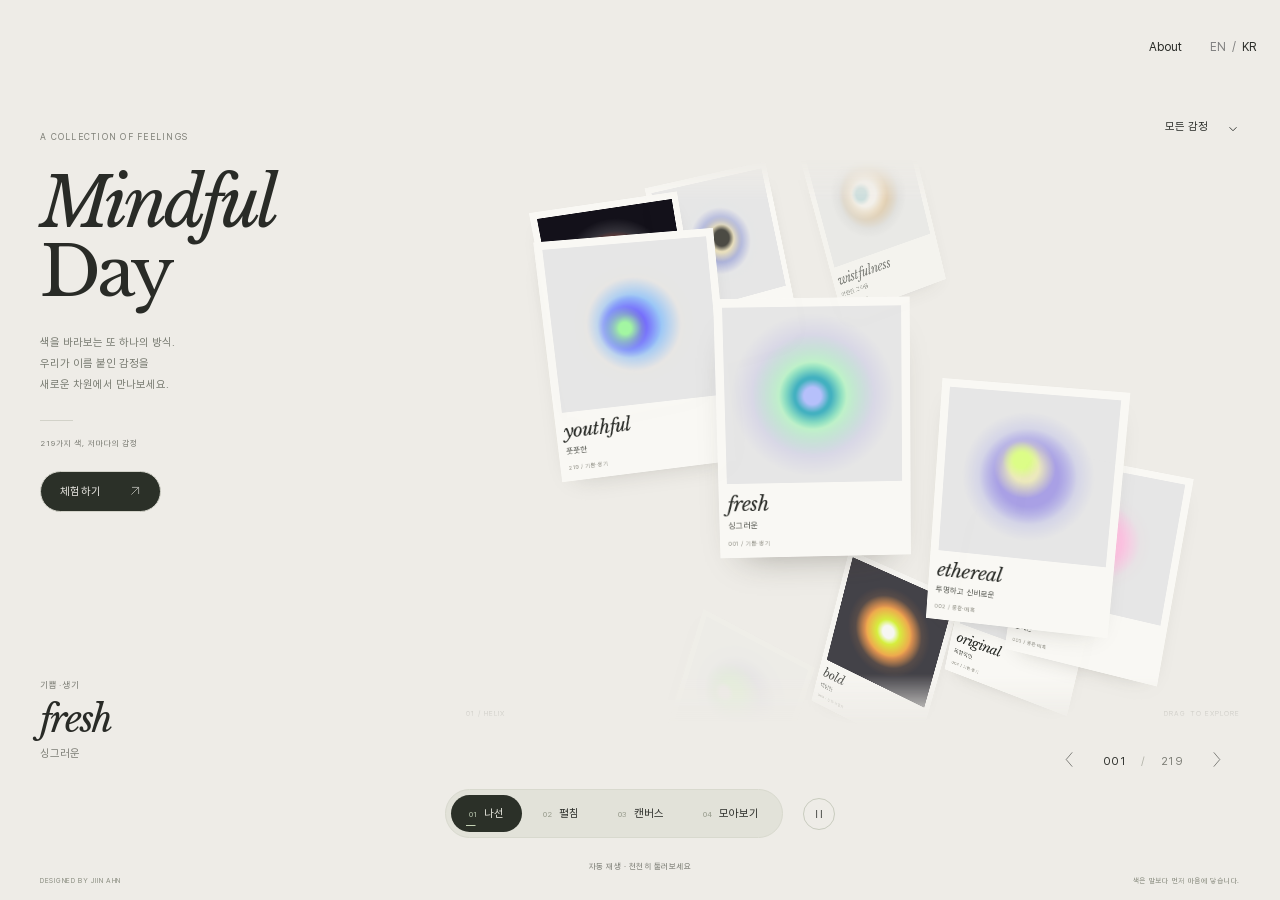
==== commit 2d9a7d02: "Anchor portrait Ribbon between measured text and view controls; enlarge cards within tighter gaps" ====
--- a/index.html
+++ b/index.html
@@ -1,5 +1,5 @@
 <!doctype html>
-<html lang="ko"><head><script src="landing-route.js?v=69f13bbd5e1d"></script><meta charset="utf-8"><meta name="viewport" content="width=device-width,initial-scale=1,viewport-fit=cover"><meta name="theme-color" content="#eeece7"><meta name="description" content="Mindful Day — 219 colors, 219 feelings. An interactive spatial study by Jiin Ahn."><title>Mindful Day</title><meta property="og:title" content="Mindful Day"><link rel="icon" href="assets/favicon.svg" type="image/svg+xml"><link rel="preload" href="assets/fonts/LibreBaskerville-normal-latin.woff2" as="font" type="font/woff2" crossorigin><link rel="preload" href="assets/fonts/LibreBaskerville-italic-latin.woff2" as="font" type="font/woff2" crossorigin><link rel="stylesheet" href="assets/fonts/serif.css?v=1"><link rel="stylesheet" href="style.css?v=self-hosted-serif-1"><script src="portfolio-embed.js?v=mobile-overlay-scroll-20261030"></script></head>
+<html lang="ko"><head><script src="landing-route.js?v=69f13bbd5e1d"></script><meta charset="utf-8"><meta name="viewport" content="width=device-width,initial-scale=1,viewport-fit=cover"><meta name="theme-color" content="#eeece7"><meta name="description" content="Mindful Day — 219 colors, 219 feelings. An interactive spatial study by Jiin Ahn."><title>Mindful Day</title><meta property="og:title" content="Mindful Day"><link rel="icon" href="assets/favicon.svg" type="image/svg+xml"><link rel="preload" href="assets/fonts/LibreBaskerville-normal-latin.woff2" as="font" type="font/woff2" crossorigin><link rel="preload" href="assets/fonts/LibreBaskerville-italic-latin.woff2" as="font" type="font/woff2" crossorigin><link rel="stylesheet" href="assets/fonts/serif.css?v=1"><link rel="stylesheet" href="style.css?v=cd9dbf4d4cca"><script src="portfolio-embed.js?v=mobile-overlay-scroll-20261030"></script></head>
 <body>
 <header class="masthead"><button class="text-button about-trigger" id="aboutBtn">About</button><button class="landing-language" id="languageBtn" aria-label="Switch to English"><span data-language="en">EN</span><span aria-hidden="true">/</span><span data-language="ko" class="active">KR</span></button></header>
 <main>
@@ -29,5 +29,5 @@
       <p>When you can't quite find the right words for how you're feeling, try gently touching the screen. Somewhere among the shifting light, colors, and sounds, you might discover a new way to express yourself.</p>
       <p>May these small movements of your fingertips become a quiet moment of meditation.</p>
     </section><p class="about-credit">Designed by Jiin Ahn (<a href="https://jiinahn.com" target="_blank" rel="noopener noreferrer">jiinahn.com</a>, <a href="mailto:jiin.imageteller@gmail.com">jiin.imageteller@gmail.com</a>)<br>Created with Claude Code &amp; Chat GPT</p></dialog>
-<div class="sr-only" id="announcement" aria-live="polite"></div><script src="spatial-model.js?v=a608087a5f42" defer></script><script src="app.js?v=ea3860003938" defer></script>
+<div class="sr-only" id="announcement" aria-live="polite"></div><script src="spatial-model.js?v=ab7b1846bc4f" defer></script><script src="app.js?v=88bf12781c43" defer></script>
 </body></html>
--- a/style.css
+++ b/style.css
@@ -117,5 +117,10 @@
 body[data-gallery-view="ribbon"][data-ribbon-axis="vertical"] .stage{perspective:1800px;clip-path:inset(calc((100% - var(--ribbon-window,100%))/2) 0)}
 @media(max-width:760px) and (orientation:portrait){
  /* The fitted arc grows 15% together with its window, preserving all five cards. */
- html:not(.portfolio-embed) body[data-gallery-view="ribbon"] .stage{left:calc(18% - 20vw);right:calc(-40% + 20vw);top:calc(6.3% + 1.8px);bottom:calc(6.3% + 1.8px)}
+ html:not(.portfolio-embed) body[data-gallery-view="ribbon"] .stage{left:0;right:0;top:calc(6.3% + 1.8px);bottom:calc(6.3% + 1.8px)}
+ html:not(.portfolio-embed) body[data-gallery-view="ribbon"] .space{left:var(--ribbon-anchor-offset,0px);right:calc(0px - var(--ribbon-anchor-offset,0px))}
+ /* One line keeps card planes evenly spaced, including long feeling names. */
+ body[data-gallery-view="ribbon"] .art-card .word{font-size:var(--ribbon-word-size,22px);height:24px;line-height:24px;white-space:nowrap;overflow-wrap:normal}
+ body[data-gallery-view="ribbon"] .art-card .ko{height:11px;line-height:11px;white-space:nowrap}
+ body[data-gallery-view="ribbon"] .art-card .number{height:8px;line-height:8px;white-space:nowrap}
 }
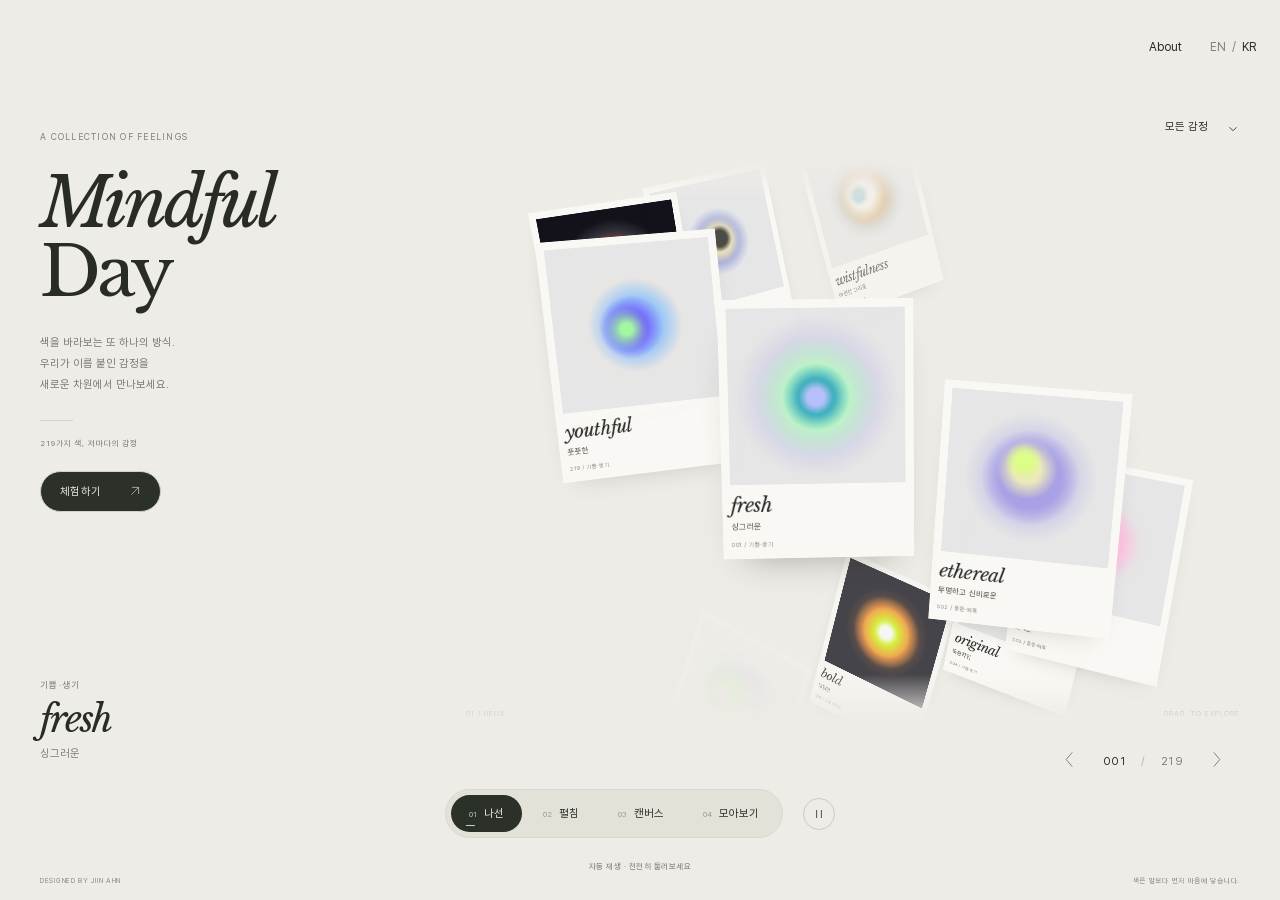
==== commit f051856a: "Keep the complete portrait Ribbon clear of view controls, including Safari perspective width" ====
--- a/index.html
+++ b/index.html
@@ -29,5 +29,5 @@
       <p>When you can't quite find the right words for how you're feeling, try gently touching the screen. Somewhere among the shifting light, colors, and sounds, you might discover a new way to express yourself.</p>
       <p>May these small movements of your fingertips become a quiet moment of meditation.</p>
     </section><p class="about-credit">Designed by Jiin Ahn (<a href="https://jiinahn.com" target="_blank" rel="noopener noreferrer">jiinahn.com</a>, <a href="mailto:jiin.imageteller@gmail.com">jiin.imageteller@gmail.com</a>)<br>Created with Claude Code &amp; Chat GPT</p></dialog>
-<div class="sr-only" id="announcement" aria-live="polite"></div><script src="spatial-model.js?v=ab7b1846bc4f" defer></script><script src="app.js?v=88bf12781c43" defer></script>
+<div class="sr-only" id="announcement" aria-live="polite"></div><script src="spatial-model.js?v=59f3e7f9b70c" defer></script><script src="app.js?v=45e0cc1de0f7" defer></script>
 </body></html>
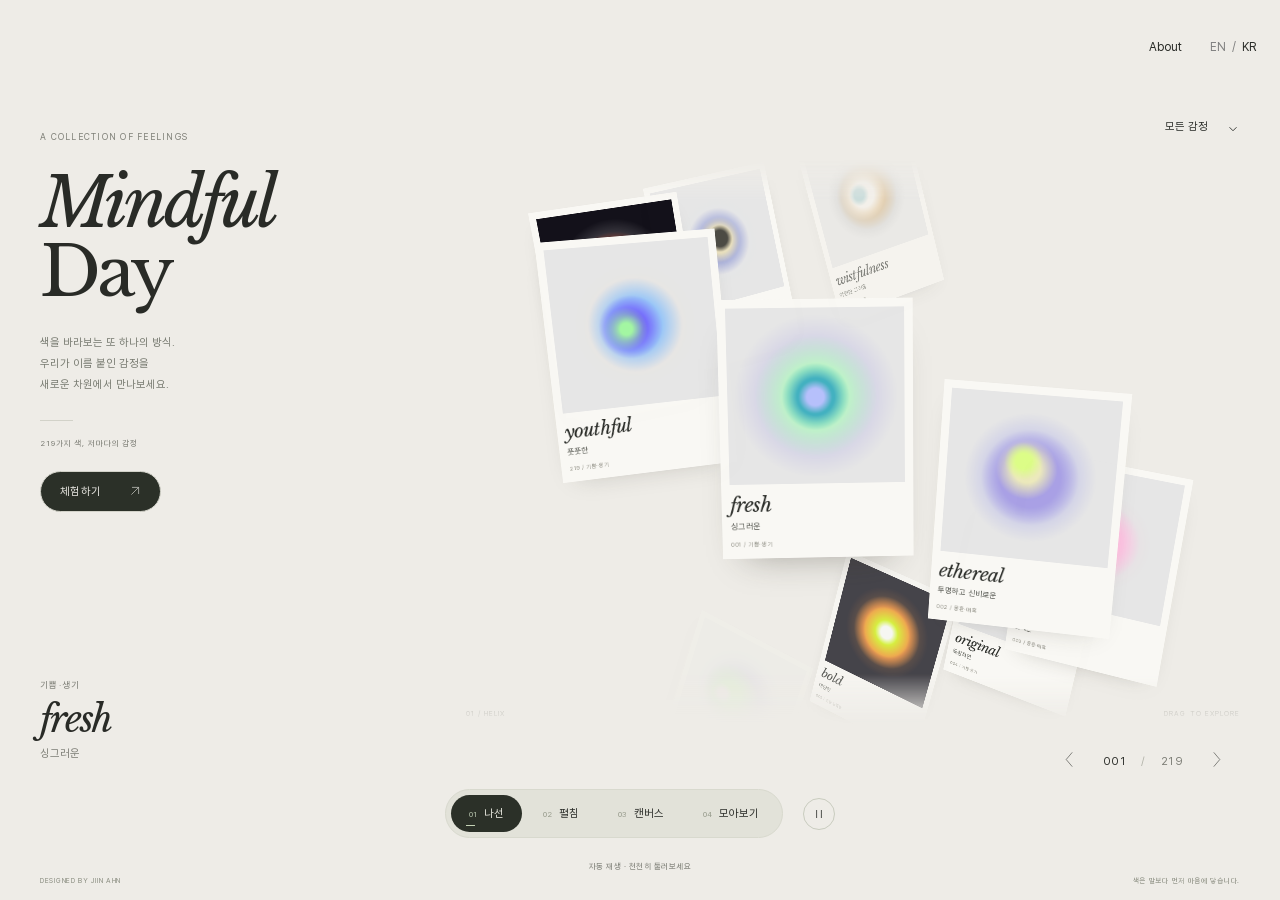
==== commit f84ed41d: "Refresh the portfolio embed script after mobile artwork synchronization" ====
--- a/index.html
+++ b/index.html
@@ -1,11 +1,12 @@
 <!doctype html>
-<html lang="ko"><head><script src="landing-route.js?v=69f13bbd5e1d"></script><meta charset="utf-8"><meta name="viewport" content="width=device-width,initial-scale=1,viewport-fit=cover"><meta name="theme-color" content="#eeece7"><meta name="description" content="Mindful Day — 219 colors, 219 feelings. An interactive spatial study by Jiin Ahn."><title>Mindful Day</title><meta property="og:title" content="Mindful Day"><link rel="icon" href="assets/favicon.svg" type="image/svg+xml"><link rel="preload" href="assets/fonts/LibreBaskerville-normal-latin.woff2" as="font" type="font/woff2" crossorigin><link rel="preload" href="assets/fonts/LibreBaskerville-italic-latin.woff2" as="font" type="font/woff2" crossorigin><link rel="stylesheet" href="assets/fonts/serif.css?v=1"><link rel="stylesheet" href="style.css?v=cd9dbf4d4cca"><script src="portfolio-embed.js?v=mobile-overlay-scroll-20261030"></script></head>
+<html lang="ko"><head><script src="landing-route.js?v=69f13bbd5e1d"></script><meta charset="utf-8"><meta name="viewport" content="width=device-width,initial-scale=1,viewport-fit=cover"><meta name="theme-color" content="#eeece7"><meta name="description" content="Mindful Day — 219 colors, 219 feelings. An interactive spatial study by Jiin Ahn."><title>Mindful Day</title><meta property="og:title" content="Mindful Day"><link rel="icon" href="assets/favicon.svg" type="image/svg+xml"><link rel="preload" href="assets/fonts/LibreBaskerville-normal-latin.woff2" as="font" type="font/woff2" crossorigin><link rel="preload" href="assets/fonts/LibreBaskerville-italic-latin.woff2" as="font" type="font/woff2" crossorigin><link rel="stylesheet" href="assets/fonts/serif.css?v=1"><link rel="stylesheet" href="style.css?v=cd9dbf4d4cca"><script src="portfolio-embed.js?v=live-artwork-aa1ff68"></script></head>
 <body>
 <header class="masthead"><button class="text-button about-trigger" id="aboutBtn">About</button><button class="landing-language" id="languageBtn" aria-label="Switch to English"><span data-language="en">EN</span><span aria-hidden="true">/</span><span data-language="ko" class="active">KR</span></button></header>
 <main>
 <section class="immersive" id="immersive" aria-hidden="true"><div class="immersive-art"><img id="immersiveA" alt=""><img id="immersiveB" alt=""></div><div class="immersive-copy"><h2 id="immersiveName"></h2><p id="immersiveKo"></p></div></section>
 <section class="intro"><p class="eyebrow" id="heroEyebrow">A COLLECTION OF FEELINGS</p><h1 id="heroTitle" lang="en"><em>Mindful</em> <br class="project-title-break">Day</h1><p class="intro-copy" id="introCopy">색을 바라보는 또 하나의 방식.<br>우리가 이름 붙인 감정을<br>새로운 차원에서 만나보세요.</p><div class="intro-rule"></div><span class="collection-count" id="collectionCount">219가지 색, 저마다의 감정</span>
 <a class="experience-link" id="experienceLink" href="https://imagetellerworks.github.io/mindful-day/experience/">체험하기 <svg viewBox="0 0 20 20" aria-hidden="true"><path d="M4 16 16 4M5 4h11v11"/></svg></a></section>
+
 
 <div class="collection-tools"><label class="filter"><span class="sr-only">분위기 필터</span><select id="filter" aria-label="분위기 필터"><option value="all">모든 감정</option><option value="joy">기쁨·생기</option><option value="calm">평온·안정</option><option value="dream">몽환·매혹</option><option value="reflection">사색·슬픔</option><option value="intensity">긴장·강렬함</option></select><svg viewBox="0 0 16 16" aria-hidden="true"><path d="m4 6 4 4 4-4"/></svg></label></div>
 <section id="stage" class="stage" aria-label="컬러 공간 갤러리. 드래그하거나 좌우 방향키로 탐색하세요." tabindex="0"><div class="space" id="space"></div><p id="empty" hidden>아직 이 이름의 감정은 없어요.<br><span>다른 단어로 찾아보세요.</span></p><div class="stage-coordinate" aria-hidden="true"><span id="viewCoordinate">01 / HELIX</span><span>DRAG TO EXPLORE</span></div></section>
@@ -31,3 +32,4 @@
     </section><p class="about-credit">Designed by Jiin Ahn (<a href="https://jiinahn.com" target="_blank" rel="noopener noreferrer">jiinahn.com</a>, <a href="mailto:jiin.imageteller@gmail.com">jiin.imageteller@gmail.com</a>)<br>Created with Claude Code &amp; Chat GPT</p></dialog>
 <div class="sr-only" id="announcement" aria-live="polite"></div><script src="spatial-model.js?v=59f3e7f9b70c" defer></script><script src="app.js?v=45e0cc1de0f7" defer></script>
 </body></html>
+
